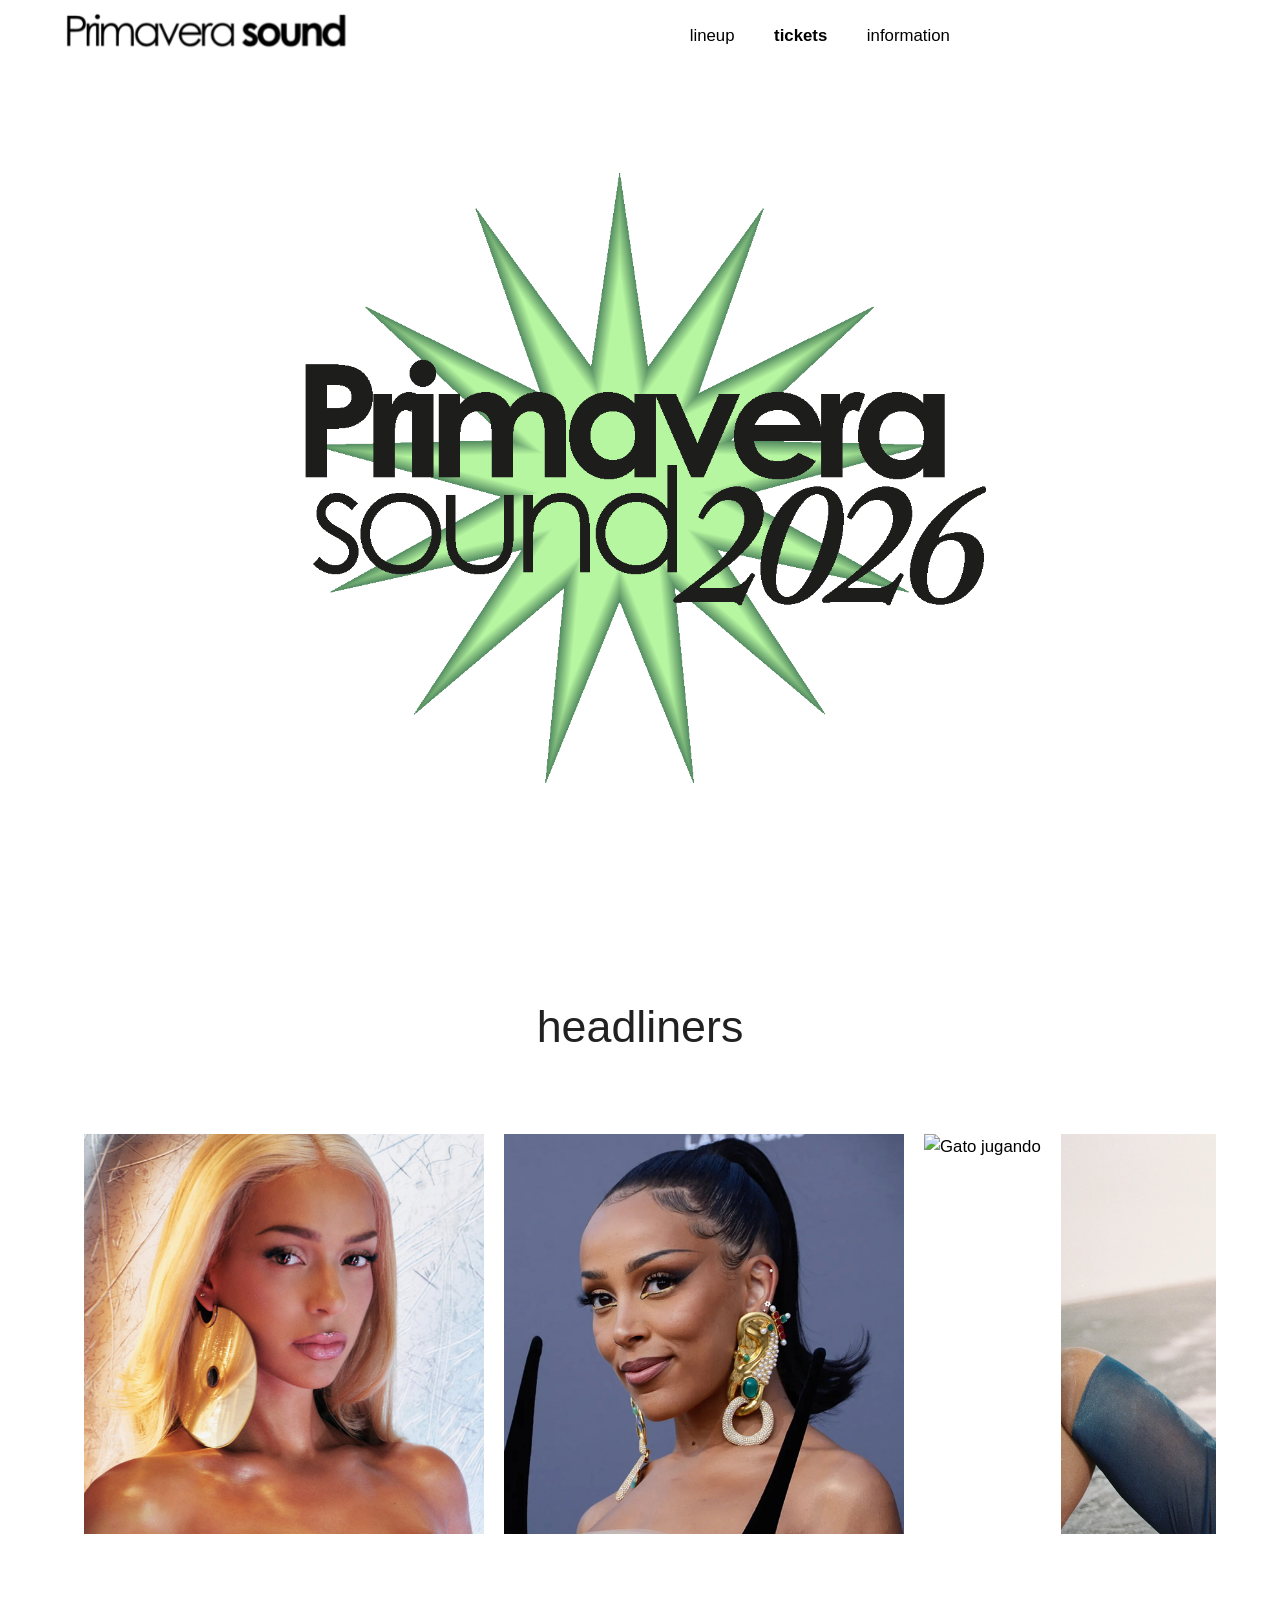
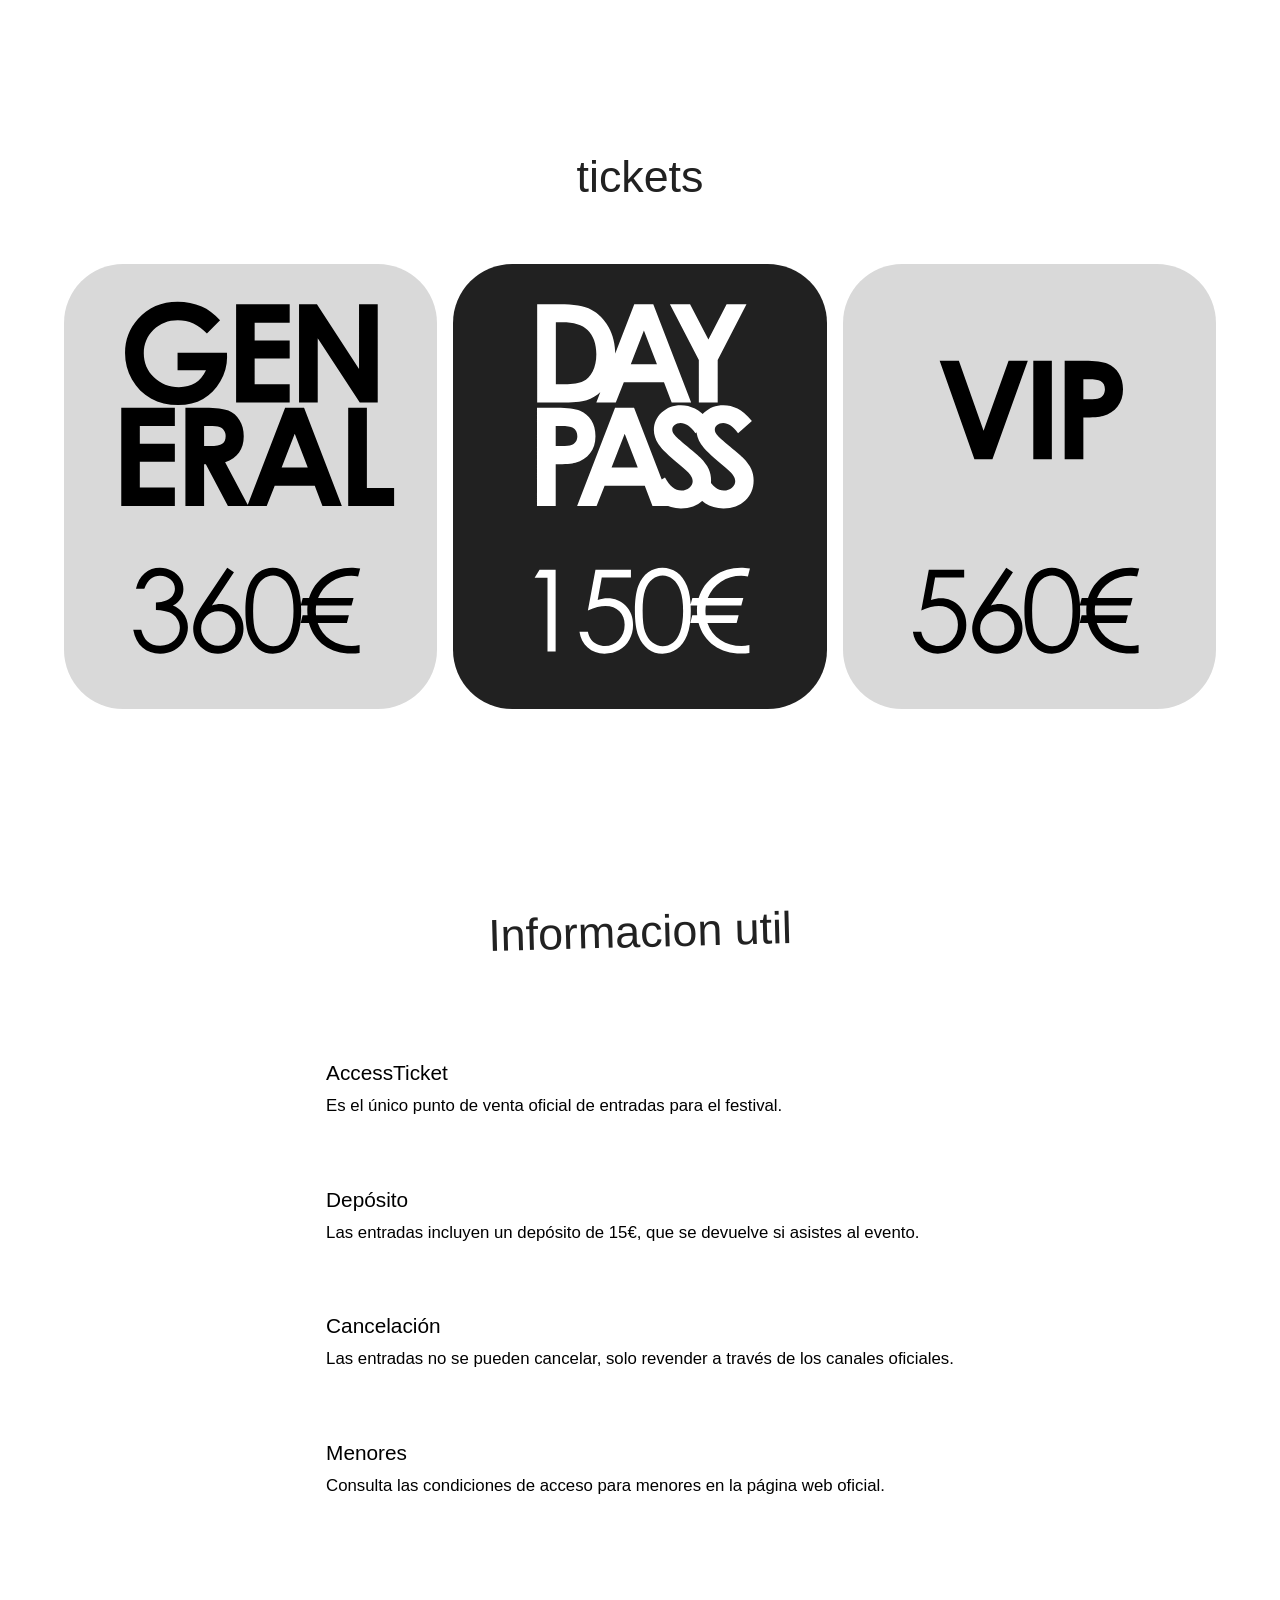
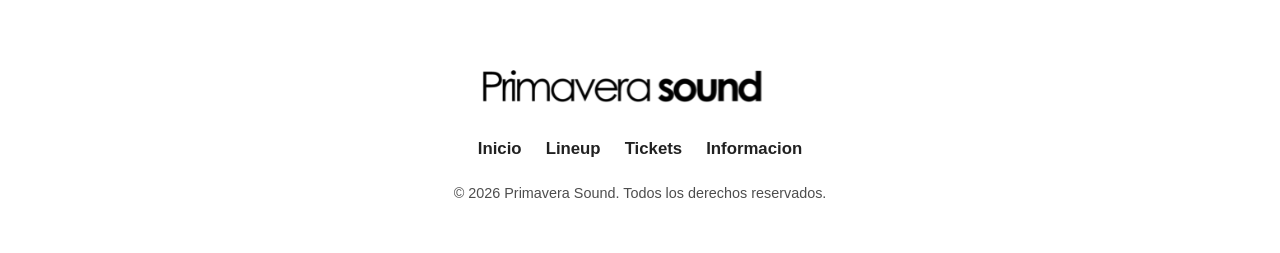
==== index.html @ 41859c98 "mas cosas" ====
<!DOCTYPE html>
<html lang="es" data-theme="light">
<head>
    <meta charset="UTF-8">
    <meta name="viewport" content="width=device-width, initial-scale=1.0">
    <title>Primavera Sound 2026</title>
    <meta name="description" content="Curiosidades e imágenes sobre gatos. Ejemplo de maquetación neo-brutalista con CSS puro, JS nativo y AOS.">

    <!-- Tipografías (Google Fonts) -->
    <link rel="preconnect" href="https://fonts.googleapis.com">
    <link rel="preconnect" href="https://fonts.gstatic.com" crossorigin>
    <link href="https://fonts.googleapis.com/css2?family=Baskervville:ital,wght@0,400..700;1,400..700&display=swap" rel="stylesheet">
     <!-- Tipografías (locales) -->
      <link href="fonts/century gothic/Century Gothic Bold Italic.otf">
      <link href="fonts/century gothic/Century Gothic Bold.otf">
    <link href="fonts/century gothic/Century Gothic Italic.otf">
    <link href="fonts/century gothic/Century Gothic Regular.otf">
    <!-- AOS desde CDN (jsDelivr), versión fijada -->
    <link rel="stylesheet" href="https://cdn.jsdelivr.net/npm/aos@2.3.4/dist/aos.css">

    <!-- Nuestros estilos -->
    <link rel="stylesheet" href="css/styles.css">

    <!-- ============ NAVEGACIÓN ============ -->
    <nav class="nav">
        <div class="nav__inner">
            <a href="#inicio" class="logo"><img src="media/1x/logo.svg" alt="logo ps"></a>

            <ul class="nav__links" id="menu">
                <li><a href="#inicio"></a></li>
                <li><a href="#galeria">lineup</a></li>
                <li><a href="#datos">tickets</a></li>
                <li><a href="#sobre">information</a></li>
            </ul>

            <div class="nav__actions">

                <button class="menu-toggle" type="button" aria-controls="menu" aria-expanded="false" aria-label="Abrir menú">
                    <span></span>
                    <span></span>
                    <span></span>
                </button>
            </div>
        </div>
    </nav>

    <!-- ============ HERO ============ -->
    <header class="hero" id="inicio">
        <div class="container hero__inner">
            <div class="hero__text">
                <div class="hero__buttons">

            <div class="hero__media">
                    <img src="media/1x/ps logo.svg" alt="logo ps">
                </div>
            </div>
        </div>
    </header>
    <main>
        <!-- ============ GALERÍA (grid) ============ -->
        <section class="section section--alt" id="galeria">
            <div class="container">
                <h2 class="section__title" data-aos="fade-up">headliners</h2>

                <div class="gallery">
                    <figure class="gallery__item" data-aos="zoom-in">
                        <div class="gallery__img"><img src="media/headliners/badgyal.png"></div>
                    </figure>
                    <figure class="gallery__item" data-aos="zoom-in" data-aos-delay="100">
                        <div class="gallery__img"><img src="media/headliners/dojacat.png" alt="Gato jugando" loading="lazy"></div>
                    </figure>
                    <figure class="gallery__item" data-aos="zoom-in" data-aos-delay="100">
                        <div class="gallery__img"><img src="media/headliners/jade.png" alt="Gato jugando" loading="lazy"></div>
                    </figure>
                    <figure class="gallery__item" data-aos="zoom-in" data-aos-delay="100">
                        <div class="gallery__img"><img src="media/headliners/addison rae.png" alt="Gato jugando" loading="lazy"></div>
                    </figure>                    
                    <figure class="gallery__item" data-aos="zoom-in" data-aos-delay="100">
                        <div class="gallery__img"><img src="media/headliners/gorillaz.png" alt="Gato jugando" loading="lazy"></div>
                    </figure> 
                    <figure class="gallery__item" data-aos="zoom-in" data-aos-delay="100">
                        <div class="gallery__img"><img src="media/headliners/the xx.png" alt="Gato jugando" loading="lazy"></div>
                    </figure>        
                </div>
            </div>
        </section>
        <!-- ============ DATOS (flexbox) ============ -->
        <section class="section" id="datos">
            <div class="container">
                <h2 class="section__title" data-aos="fade-up">tickets</h2>

                <div class="cards">
                    <div class="cards__item" data-aos="fade-up" data-aos-delay="0">
                        <article class="card card--yellow">
                            <div class="card__img">
                                <img src="media/1x/general.svg">
                            </div>
                            <div class="card__body">
                            </div>
                        </article>
                    </div>

                    <div class="cards__item" data-aos="fade-up" data-aos-delay="100">
                        <article class="card card--pink">
                            <div class="card__img">
                                <img src="media/1x/daypass.svg"
                            </div>
                            <div class="card__body">
                            </div>
                        </article>
                    </div>

                    <div class="cards__item" data-aos="fade-up" data-aos-delay="200">
                        <article class="card card--blue">
                            <div class="card__img">
                                <img src="media/1x/vip.svg" alt="Gato esponjoso" loading="lazy">
                            </div>
                            <div class="card__body">
                            </div>
                        </article>
                    </div>
                </div>
            </div>
        </section>

        <!-- ============ SOBRE ELLOS (flexbox) ============ -->
        <section class="section" id="sobre">
            <div class="container about">
                <div class="about__intro" data-aos="fade-right">
                    <h2 class="section__title section__title--left">Informacion util</h2>
                </div>

                <ul class="about__list">
                    <li class="about__item" data-aos="fade-left">
                        <h3>AccessTicket</h3>
                        <p>
                            Es el único punto de venta oficial de entradas para el festival.
                       </p>
                    </li>
                    <li class="about__item" data-aos="fade-left">
                        <h3>Depósito</h3>
                        <p>
                        Las entradas incluyen un depósito de 15€, que se devuelve si asistes al evento.
                        </p>
                    </li>
                    <li class="about__item" data-aos="fade-left" data-aos-delay="100">
                        <h3>Cancelación</h3>
                        <p>
                        Las entradas no se pueden cancelar, solo revender a través de los canales oficiales.
                        </p>
                    </li>
                    <li class="about__item" data-aos="fade-left" data-aos-delay="200">
                        <h3>Menores</h3>
                        <p>
                          Consulta las condiciones de acceso para menores en la página web oficial.
                        </p>
                    </li>
                </ul>
            </div>
        </section>
    </main>

    <!-- ============ FOOTER ============ -->
    <footer class="footer">
        <div class="container footer__inner">
            <a href="#inicio" class="logo logo--footer"><img src="media/1x/logo.svg" alt="logo ps"></a>
            <ul class="footer__links">
                <li><a href="#inicio">Inicio</a></li>
                <li><a href="#datos">Lineup</a></li>
                <li><a href="#galeria">Tickets</a></li>
                <li><a href="#sobre">Informacion</a></li>
            </ul>
            <p class="footer__copy">&copy; <span id="year">2026</span> Primavera Sound. Todos los derechos reservados.</p>
        </div>
    </footer>

    <!-- AOS desde CDN y nuestro JS -->
    <script src="https://cdn.jsdelivr.net/npm/aos@2.3.4/dist/aos.js"></script>
    <script src="js/main.js"></script>
</body>
</html>
---- css/styles.css ----
/* =========================================================
   COOL CATS · Estilo neo-brutalista
   CSS puro: variables, flexbox, grid, media queries y
   animaciones CSS3. Modo claro/oscuro con [data-theme].
   ========================================================= */

/* ---------- 1. VARIABLES ---------- */
:root {
    /* Colores de acento (iguales en los dos modos) */
    --pink: #CD6C97;
    --blue: #75D2DE;
    --green: #B6F6A0;
    --on-accent: #212121;          /* texto sobre colores de acento */

    --basquerville: "Baskervville", serif;
    --century-gothic: "Century Gothic", sans-serif;
    --nav-h: 72px;
    --radius: 6px;
    --speed: 0.2s;
}

/* ---------- 2. BASE ---------- */
*,
*::before,
*::after {
    margin: 0;
    padding: 0;
    box-sizing: border-box;
}

html {
    scroll-behavior: smooth;
    scroll-padding-top: calc(var(--nav-h) + 16px);   /* los anclas no quedan tapadas por el menú fijo */
}

body {
    font-family: var(--century-gothic);
    font-size: 1.05rem;
    line-height: 1.6;
    color: var(--ink);
    background-color: var(--bg);
    overflow-x: hidden;
    transition: background-color 0.3s ease, color 0.3s ease;
}

/* Clase que añade el JS con el menú móvil abierto: evita el scroll de fondo */
body.menu-open {
    overflow: hidden;
}

img {
    display: block;
    max-width: 100%;
}

a {
    color: inherit;
}

ul {
    list-style: none;
}

h1,
h2,
h3 {
    font-family: var(--font-display);
    font-weight: 400;
    line-height: 1.1;
}

:focus-visible {
    outline: 3px dashed var(--pink);
    outline-offset: 3px;
}

.container {
    width: 100%;
    max-width: 1200px;
    margin: 0 auto;
    padding: 0 1.5rem;
    gap: 0rem;
}

/* ---------- 3. BOTONES ---------- */
.btn {
    display: inline-block;
    padding: 0.8rem 1.4rem;
    font-family: var(--font-body);
    font-weight: 700;
    font-size: 1rem;
    text-transform: uppercase;
    letter-spacing: 0.04em;
    text-decoration: none;
    border: var(--border);
    border-radius: var(--radius);
    box-shadow: var(--shadow-sm);
    cursor: pointer;
    transition: transform var(--speed) ease, box-shadow var(--speed) ease, background-color var(--speed) ease;
}

.btn:hover {
    transform: translate(-2px, -2px);
    box-shadow: var(--shadow);
}


/* ---------- 4. NAVEGACIÓN ---------- */
.nav {
    position: fixed;
    top: 0;
    left: 0;
    width: 100%;
    height: var(--nav-h);
    background: var(--surface);
    border-bottom: var(--border);
    z-index: 1000;
    /* OJO: sin "transform" por defecto. Un transform en el <nav> haría que
       el menú (position: fixed, dentro del nav) se posicionara respecto al nav
       y no respecto a la pantalla. Solo se aplica al ocultarlo. */
    transition: transform 0.35s ease, background-color 0.3s ease, box-shadow var(--speed) ease;
}

/* Clase que añade JS al hacer scroll */
.nav.is-scrolled {
    box-shadow: 0 4px 0 var(--ink);
}

.nav__inner {
    display: flex;
    align-items: center;
    justify-content: space-between;
    gap: 1rem;
    height: 100%;
    max-width: 1200px;
    margin: 0 auto;
    padding: 0 1.5rem;
}

.logo {
    width: 20rem;
    display: flex;
    align-items: center;
    gap: 0.3rem;
}

.logo span {
    background: var(--pink);
    color: var(--on-accent);
    border: var(--border);
    border-radius: var(--radius);
    padding: 0 0.4rem;
    transform: rotate(-3deg);
    transition: transform var(--speed) ease;
}

.logo:hover span {
    transform: rotate(3deg);
}

.nav__links {
    display: flex;
    gap: 0.5rem;
}

.nav__links a {
    display: block;
    padding: 0.4rem 0.8rem;
    font-weight: 300;
    text-decoration: none;
    border: 3px solid transparent;
    border-radius: var(--radius);
    transition: background-color var(--speed) ease, border-color var(--speed) ease, transform var(--speed) ease;
}
.nav__links li:nth-child(3) a {
    display: block;
    padding: 0.4rem 0.8rem;
    font-weight: 700;
    text-decoration: none;
    border: 3px solid transparent;
    border-radius: var(--radius);
    transition: background-color var(--speed) ease, border-color var(--speed) ease, transform var(--speed) ease;
}



.nav__actions {
    display: flex;
    align-items: center;
    gap: 0.6rem;
}

/* Botón de modo claro/oscuro */
.theme-toggle {
    width: 44px;
    height: 44px;
    font-size: 1.3rem;
    line-height: 1;
    color: var(--on-accent);
    background: var(--yellow);
    border: var(--border);
    border-radius: 50%;
    box-shadow: 3px 3px 0 var(--ink);
    cursor: pointer;
    transition: transform 0.4s ease, box-shadow var(--speed) ease;
}

.theme-toggle:hover {
    transform: rotate(25deg);
}

.theme-toggle:active {
    box-shadow: 0 0 0 var(--ink);
}

/* Se muestra la luna en modo claro y el sol en modo oscuro */
.theme-toggle__icon--sun {
    display: none;
}

[data-theme="dark"] .theme-toggle__icon--moon {
    display: none;
}

[data-theme="dark"] .theme-toggle__icon--sun {
    display: inline;
}

/* Botón hamburguesa (oculto en escritorio) */
.menu-toggle {
    display: none;
    flex-direction: column;
    justify-content: center;
    gap: 5px;
    width: 44px;
    height: 44px;
    padding: 0 9px;
    background: var(--surface);
    border: var(--border);
    border-radius: var(--radius);
    box-shadow: 3px 3px 0 var(--ink);
    cursor: pointer;
}

.menu-toggle span {
    display: block;
    height: 3px;
    background: var(--ink);
    transition: transform 0.3s ease, opacity 0.2s ease;
}

/* Las tres barras se convierten en una X cuando el menú está abierto */
.menu-toggle[aria-expanded="true"] span:nth-child(1) {
    transform: translateY(8px) rotate(45deg);
}

.menu-toggle[aria-expanded="true"] span:nth-child(2) {
    opacity: 0;
}

.menu-toggle[aria-expanded="true"] span:nth-child(3) {
    transform: translateY(-8px) rotate(-45deg);
}

/* ---------- 5. HERO ---------- */
.hero {
    min-height: 100vh;
    padding: calc(var(--nav-h) + 3rem) 0 4rem;
    display: flex;
    align-items: center;
}

.hero__inner {
    display: flex;
    align-items: center;
    gap: 6rem;
}

.hero__text {
    flex: 1 1 50%;
}

.hero__media {
    display: flex;
    justify-content: center;
    flex: 0 1 100px;        
    margin: 0 auto;
    position: relative;
    animation: popIn 0.8s 0.4s ease both;
}

.tag {
    display: inline-block;
    padding: 0.25rem 0.8rem;
    margin-bottom: 1.2rem;
    font-weight: 700;
    font-size: 0.85rem;
    text-transform: uppercase;
    letter-spacing: 0.08em;
    background: var(--green);
    color: var(--on-accent);
    border: var(--border);
    border-radius: 999px;
    animation: slideUp 0.6s ease both;
}


.hero__frame img {
    display: flex;
    align-items: center;
    width: 100%;
    height: 100%;
    object-fit: cover;
}

/* Pegatina giratoria */
.sticker {
    position: absolute;
    top: -6px;
    right: -6px;
    width: 110px;
    height: 110px;
    display: flex;
    align-items: center;
    justify-content: center;
    text-align: center;
    font-family: var(--font-display);
    font-size: 0.95rem;
    line-height: 1.1;
    text-transform: uppercase;
    background: var(--yellow);
    color: var(--on-accent);
    border: var(--border);
    border-radius: 50%;
    box-shadow: var(--shadow-sm);
    animation: spin 14s linear infinite;
}

/* ---------- 6. CINTA (MARQUEE) ---------- */
/* Técnica de Ryan Mulligan: https://ryanmulligan.dev/blog/css-marquee/
   - Cada lista mide como mínimo el 100% del ancho (min-width: 100%),
     así nunca queda un hueco aunque la pantalla sea muy ancha.
   - Las dos listas se mueven su propio ancho + el gap; en ese punto
     la segunda está justo donde empezó la primera y el bucle no se nota. */
.marquee {
    --gap: 2rem;
    display: flex;
    gap: var(--gap);
    overflow: hidden;
    user-select: none;
    padding: 0.9rem 0;
    background: var(--ink);
    color: var(--bg);
    border-top: var(--border);
    border-bottom: var(--border);
}

.marquee__content {
    flex-shrink: 0;
    display: flex;
    justify-content: space-around;
    gap: var(--gap);
    min-width: 100%;
    animation: marquee 20s linear infinite;
}

.marquee__content li {
    font-family: var(--font-display);
    font-size: 1.4rem;
    text-transform: uppercase;
    white-space: nowrap;
}

/* Separador decorativo: es un <li> más, así queda centrado entre palabras */
.marquee__sep {
    color: var(--yellow);
}

/* En modo oscuro la cinta es clara: el separador pasa a rosa para que se vea */
[data-theme="dark"] .marquee__sep {
    color: var(--pink);
}

/* Pausa al pasar el ratón */
.marquee:hover .marquee__content {
    animation-play-state: paused;
}

/* ---------- 7. SECCIONES ---------- */

/* Evita scroll horizontal mientras AOS tiene elementos desplazados
   (por ejemplo fade-left empieza fuera de la pantalla) */
main {
    overflow-x: hidden;
    overflow-x: clip;
}

.section {
    padding: 6rem 0;
}

.section--alt {
    background: var(--surface-2);
    border-top: var(--border);
    border-bottom: var(--border);
}

.section__title {
    display: table;             /* se ajusta al texto y permite centrar con margin auto */
    margin: 0 auto 3.5rem;
    padding: 0.4rem 1.2rem;
    font-size: clamp(1.8rem, 4vw, 2.8rem);
    background: var(--yellow);
    color: var(--on-accent);
    border: var(--border);
    border-radius: var(--radius);
    box-shadow: var(--shadow);
    transform: rotate(-1.5deg);
}

.section__title--left {
    margin-left: 0;
    margin-bottom: 1.8rem;
}

/* ---------- 8. TARJETAS (FLEXBOX) ---------- */
.cards {
    display: flex;
    flex-wrap: wrap;
    gap: 1rem;
}

/* El wrapper lleva el data-aos; así la animación de AOS
   no pisa el transform del :hover de la tarjeta */
.cards__item {
    flex: 1 0 280px;
    display: flex;
    justify-content: center;
}


.card:hover {
    transform: translate(-4px, -4px) rotate(-1deg);
    box-shadow: var(--shadow-lg);
}

.card__img {
    border-bottom: var(--border);
    overflow: hidden;
}


/* ---------- 9. GALERÍA (GRID SENCILLO) ---------- */
.gallery {
  display: flex;
  gap: 20px;
  width: 100%;
  max-width: 1200px;    
  overflow-x: auto;      
  overflow-y: hidden;
  padding: 20px;
}

.gallery__item {
  flex: 0 0 auto;        
  margin: 0;
}

.gallery__img img {
  height: 400px;        
  width: auto;          
  display: block;
}
.gallery::-webkit-scrollbar {
  display: none; 
}
.gallery__item:hover .gallery__img img {
    transform: scale(1.1) rotate(2deg);
    filter: grayscale(0);
}
/* ---------- 10. SOBRE ELLOS (FLEXBOX) ---------- */
.about {
    display: flex;
    align-items: center;
    gap: 3rem;
    flex-direction: column;
}

.about__intro {
    flex: 1 1 40%;
}

.about__intro p {
    font-size: 1.15rem;
    color: var(--muted);
    margin-bottom: 2rem;
}

.about__list {
    flex: 1 1 60%;
    display: flex;
    flex-direction: column;
    gap: 1.5rem;
}

.about__item {
    padding: 1.4rem 1.6rem;
    background: var(--surface);
    border: var(--border);
    border-left-width: 12px;
    border-radius: var(--radius);
    box-shadow: var(--shadow);
}

.about__item:nth-child(1) { border-left-color: var(--green); }
.about__item:nth-child(2) { border-left-color: var(--blue); }
.about__item:nth-child(3) { border-left-color: var(--pink); }

.about__item h3 {
    font-size: 1.3rem;
    margin-bottom: 0.5rem;
}

.about__item p {
    color: var(--muted);
}

/* ---------- 11. FOOTER ---------- */
.footer {
    padding: 3rem 0;
    background: var(--yellow);
    color: var(--on-accent);
    border-top: var(--border);
}

.footer__inner {
    display: flex;
    flex-direction: column;
    align-items: center;
    gap: 1.2rem;
    text-align: center;
}

.logo--footer {
    color: var(--on-accent);
}

.logo--footer span {
    border-color: var(--on-accent);
}

.footer__links {
    display: flex;
    flex-wrap: wrap;
    justify-content: center;
    gap: 0.5rem 1.5rem;
}

.footer__links a {
    font-weight: 700;
    text-decoration: none;
    border-bottom: 3px solid transparent;
    transition: border-color var(--speed) ease;
}

.footer__links a:hover {
    border-color: var(--on-accent);
}

.footer__copy {
    font-size: 0.9rem;
    opacity: 0.8;
}

/* ---------- 12. ANIMACIONES CSS3 ---------- */
@keyframes slideUp {
    from {
        opacity: 0;
        transform: translateY(40px);
    }
    to {
        opacity: 1;
        transform: translateY(0);
    }
}

@keyframes popIn {
    0% {
        opacity: 0;
        transform: scale(0.85) rotate(-4deg);
    }
    70% {
        opacity: 1;
        transform: scale(1.03) rotate(1deg);
    }
    100% {
        opacity: 1;
        transform: scale(1) rotate(0);
    }
}

@keyframes spin {
    from { transform: rotate(0deg); }
    to { transform: rotate(360deg); }
}

@keyframes marquee {
    from { transform: translateX(0); }
    to { transform: translateX(calc(-100% - var(--gap))); }   /* su ancho + el hueco entre las dos listas */
}

/* ---------- 13. RESPONSIVE (MEDIA QUERIES) ---------- */

/* Tablet */
@media (max-width: 900px) {
    .hero__inner {
        flex-direction: column;
        text-align: center;
    }

    .hero__subtitle {
        margin-left: auto;
        margin-right: auto;
    }

    .hero__buttons {
        justify-content: center;
    }

    .hero__media {
        width: 100%;
        max-width: 380px;
    }

    .gallery {
        grid-template-columns: repeat(2, 1fr);
    }
}

/* Móvil: aparece el menú hamburguesa */
@media (max-width: 768px) {
    .menu-toggle {
        display: flex;
    }

    /* Nav que se esconde al bajar (clase que pone el JS).
       Se sube su altura + 8px para que tampoco se vea la sombra. */
    .nav--hidden {
        transform: translateY(calc(-100% - 8px));
    }

    /* Capas en móvil (de abajo a arriba):
       1. el menú a pantalla completa
       2. una "barra" opaca (::before) para que el menú salga por debajo del nav
       3. el logo y los botones */
    .nav::before {
        content: "";
        position: absolute;
        top: 0;
        left: 0;
        right: 0;
        bottom: -3px;                 /* cubre también el borde inferior del nav */
        z-index: 2;
        background: var(--surface);
        border-bottom: var(--border);
        transition: background-color 0.3s ease;
    }

    .logo,
    .nav__actions {
        position: relative;
        z-index: 3;
    }

    /* Menú a pantalla completa: por defecto está fuera, por encima de la pantalla */
    .nav__links {
        position: fixed;
        top: 0;
        left: 0;
        z-index: 1;
        width: 100%;
        height: 100vh;
        height: 100dvh;               /* alto real en móviles con barra del navegador */
        flex-direction: column;
        justify-content: center;
        align-items: center;
        gap: 0.8rem;
        padding: calc(var(--nav-h) + 1rem) 1.5rem 2rem;
        background-color: var(--surface);
        background-image: radial-gradient(var(--dot) 1.5px, transparent 1.5px);
        background-size: 22px 22px;
        border-bottom: 6px solid var(--ink);   /* borde grueso visible mientras se desliza */
        transform: translateY(-100%);
        visibility: hidden;           /* cerrado: los enlaces no reciben foco */
        /* Al cerrar: primero se desliza y, al terminar (0.45s), se oculta */
        transition: transform 0.45s cubic-bezier(0.7, 0, 0.3, 1), visibility 0s linear 0.45s;
    }

    /* Abierto: baja hasta su sitio. La visibilidad cambia sin retardo */
    .nav__links.is-open {
        transform: translateY(0);
        visibility: visible;
        transition: transform 0.45s cubic-bezier(0.7, 0, 0.3, 1), visibility 0s linear 0s;
    }

    /* Los enlaces aparecen uno detrás de otro */
    .nav__links li {
        opacity: 0;
        transform: translateY(-16px);
        transition: opacity 0.3s ease, transform 0.3s ease;
    }

    .nav__links.is-open li {
        opacity: 1;
        transform: translateY(0);
    }

    .nav__links.is-open li:nth-child(1) { transition-delay: 0.15s; }
    .nav__links.is-open li:nth-child(2) { transition-delay: 0.2s; }
    .nav__links.is-open li:nth-child(3) { transition-delay: 0.25s; }
    .nav__links.is-open li:nth-child(4) { transition-delay: 0.3s; }

    .nav__links a {
        padding: 0.4rem 1.2rem;
        font-family: var(--font-display);
        font-size: 2rem;
        text-transform: uppercase;
    }

    .section {
        padding: 4.5rem 0;
    }

    .about {
        flex-direction: column;
    }

    .sticker {
        width: 88px;
        height: 88px;
        font-size: 0.8rem;
        top: -4px;
        right: -4px;
    }
}

/* Móvil pequeño */
@media (max-width: 560px) {
    .gallery {
        grid-template-columns: 1fr;
    }

    .hero__buttons .btn {
        width: 100%;
        text-align: center;
    }
}
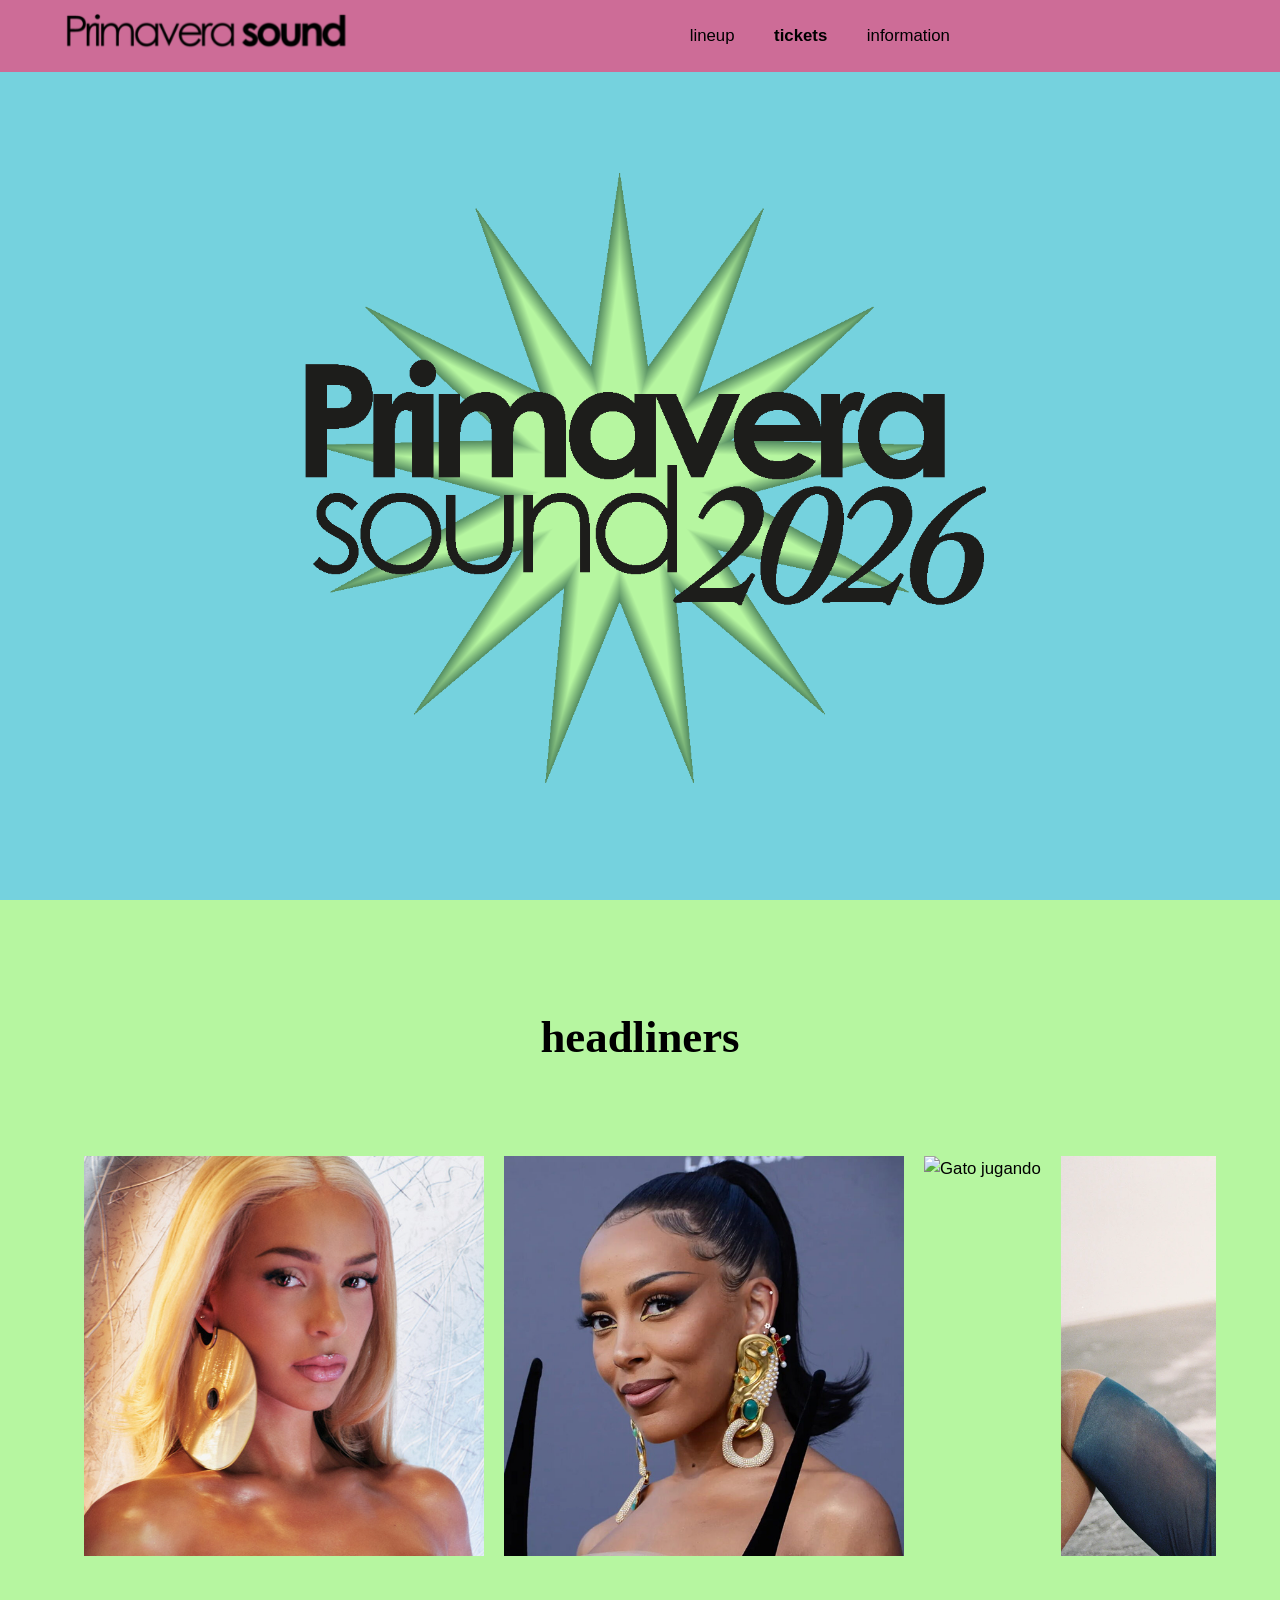
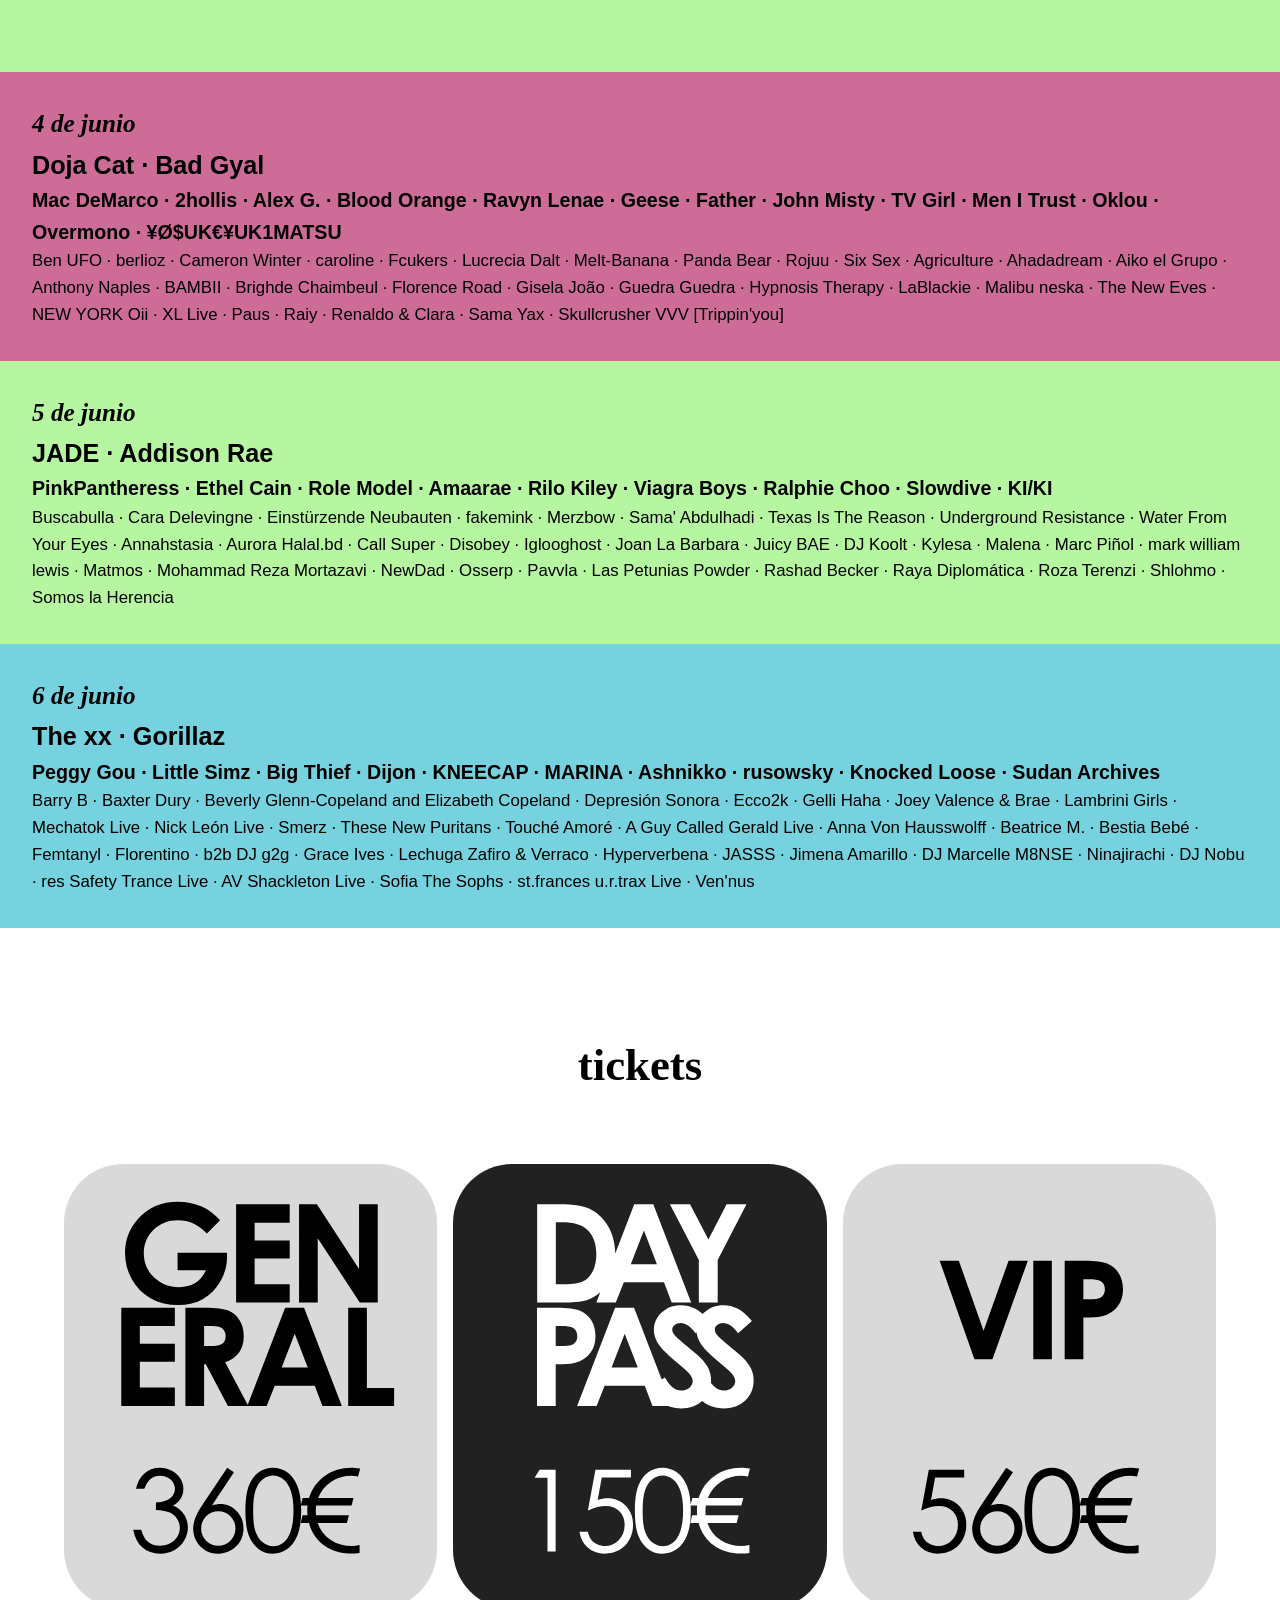
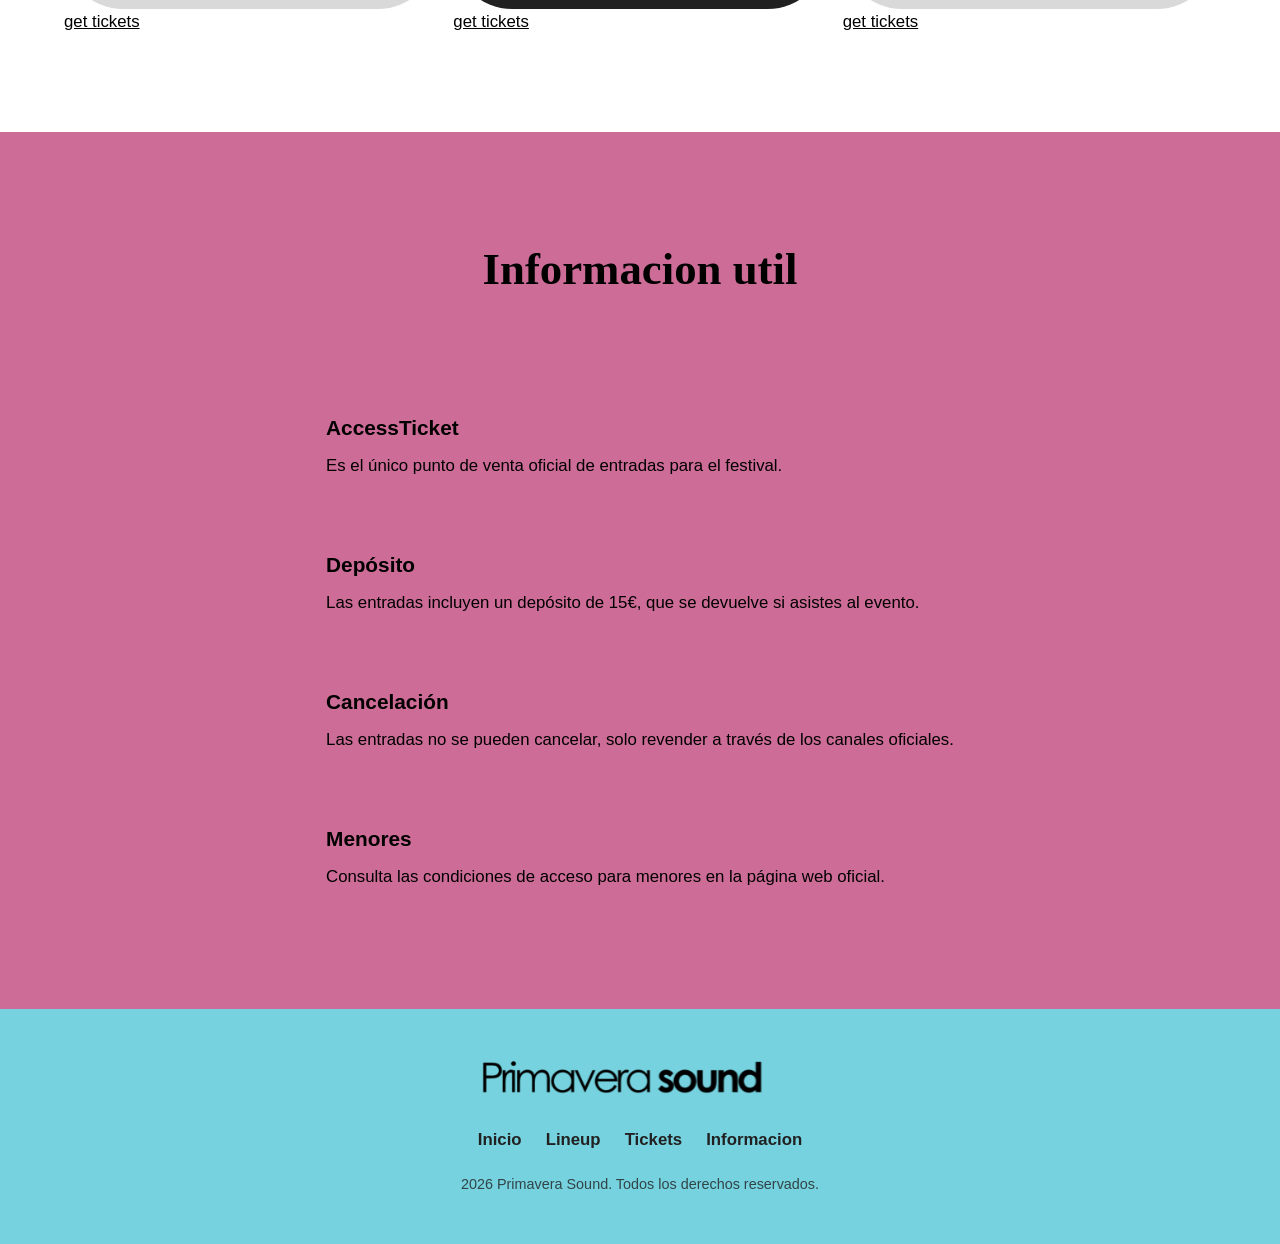
==== commit f1b2bb4b: "colores fechas y nav" ====
--- a/index.html
+++ b/index.html
@@ -28,8 +28,8 @@
 
             <ul class="nav__links" id="menu">
                 <li><a href="#inicio"></a></li>
-                <li><a href="#galeria">lineup</a></li>
-                <li><a href="#datos">tickets</a></li>
+                <li><a href="#lineup">lineup</a></li>
+                <li><a href="#entradas">tickets</a></li>
                 <li><a href="#sobre">information</a></li>
             </ul>
 
@@ -57,8 +57,8 @@
         </div>
     </header>
     <main>
-        <!-- ============ GALERÍA (grid) ============ -->
-        <section class="section section--alt" id="galeria">
+        <!-- ============ lineup ============ -->
+        <section class="section section--alt" id="lineup">
             <div class="container">
                 <h2 class="section__title" data-aos="fade-up">headliners</h2>
 
@@ -84,8 +84,34 @@
                 </div>
             </div>
         </section>
-        <!-- ============ DATOS (flexbox) ============ -->
-        <section class="section" id="datos">
+
+        <!-- ============= cartel ==============-->
+         <section class="fechas">
+            <div class="dia1">
+                <h1>4 de junio</h1>
+                <h2>Doja Cat · Bad Gyal</h2>
+                <h3>Mac DeMarco · 2hollis · Alex G. · Blood Orange · Ravyn Lenae · Geese · Father · John Misty · TV Girl · Men I Trust · Oklou · Overmono · ¥Ø$UK€¥UK1MATSU</h3>
+                <p>Ben UFO · berlioz · Cameron Winter · caroline · Fcukers · Lucrecia Dalt · Melt-Banana · Panda Bear · Rojuu · Six Sex · Agriculture · Ahadadream · Aiko el Grupo · Anthony Naples · BAMBII · Brighde Chaimbeul · Florence Road · Gisela João · Guedra Guedra · Hypnosis Therapy · LaBlackie · Malibu neska · The New Eves · NEW YORK Oii · XL Live · Paus · Raiy · Renaldo & Clara · Sama Yax · Skullcrusher VVV [Trippin'you]</p>
+            </div>
+
+            <div class="dia2">
+            <div class=""></div>
+            <h1>5 de junio</h1>
+            <h2>JADE · Addison Rae</h2>
+            <h3>PinkPantheress · Ethel Cain · Role Model · Amaarae · Rilo Kiley · Viagra Boys · Ralphie Choo · Slowdive · KI/KI</h3>
+            <p>Buscabulla · Cara Delevingne · Einstürzende Neubauten · fakemink · Merzbow · Sama' Abdulhadi · Texas Is The Reason · Underground Resistance · Water From Your Eyes · Annahstasia · Aurora Halal.bd · Call Super · Disobey · Iglooghost · Joan La Barbara · Juicy BAE · DJ Koolt · Kylesa · Malena · Marc Piñol · mark william lewis · Matmos · Mohammad Reza Mortazavi · NewDad · Osserp · Pavvla · Las Petunias Powder · Rashad Becker · Raya Diplomática · Roza Terenzi · Shlohmo · Somos la Herencia</p>
+            </div>
+
+            <div class="dia3">
+            <h1>6 de junio</h1>
+            <h2>The xx · Gorillaz</h2>
+            <h3>Peggy Gou · Little Simz · Big Thief · Dijon · KNEECAP · MARINA · Ashnikko · rusowsky · Knocked Loose · Sudan Archives</h3>
+            <p>Barry B · Baxter Dury · Beverly Glenn-Copeland and Elizabeth Copeland · Depresión Sonora · Ecco2k · Gelli Haha · Joey Valence & Brae · Lambrini Girls · Mechatok Live · Nick León Live · Smerz · These New Puritans · Touché Amoré · A Guy Called Gerald Live · Anna Von Hausswolff · Beatrice M. · Bestia Bebé · Femtanyl · Florentino · b2b DJ g2g · Grace Ives · Lechuga Zafiro & Verraco · Hyperverbena · JASSS · Jimena Amarillo · DJ Marcelle M8NSE · Ninajirachi · DJ Nobu · res Safety Trance Live · AV Shackleton Live · Sofia The Sophs · st.frances u.r.trax Live · Ven'nus</p>
+            </div>
+         </section>
+
+        <!-- ============ entradas ============ -->
+        <section class="section" id="entradas">
             <div class="container">
                 <h2 class="section__title" data-aos="fade-up">tickets</h2>
 
@@ -96,6 +122,7 @@
                                 <img src="media/1x/general.svg">
                             </div>
                             <div class="card__body">
+                                <a href="entradas.html" class="btn-tickets"> get tickets</a>
                             </div>
                         </article>
                     </div>
@@ -103,9 +130,10 @@
                     <div class="cards__item" data-aos="fade-up" data-aos-delay="100">
                         <article class="card card--pink">
                             <div class="card__img">
-                                <img src="media/1x/daypass.svg"
+                                <img src="media/1x/daypass.svg">
                             </div>
                             <div class="card__body">
+                                <a href="entradas.html" class="btn-tickets"> get tickets</a>
                             </div>
                         </article>
                     </div>
@@ -116,6 +144,7 @@
                                 <img src="media/1x/vip.svg" alt="Gato esponjoso" loading="lazy">
                             </div>
                             <div class="card__body">
+                                <a href="entradas.html" class="btn-tickets"> get tickets</a>
                             </div>
                         </article>
                     </div>
@@ -170,7 +199,7 @@
                 <li><a href="#galeria">Tickets</a></li>
                 <li><a href="#sobre">Informacion</a></li>
             </ul>
-            <p class="footer__copy">&copy; <span id="year">2026</span> Primavera Sound. Todos los derechos reservados.</p>
+            <p class="footer__copy"> <span id="year">2026</span> Primavera Sound. Todos los derechos reservados.</p>
         </div>
     </footer>
 
--- a/css/styles.css
+++ b/css/styles.css
@@ -59,14 +59,6 @@
 
 ul {
     list-style: none;
-}
-
-h1,
-h2,
-h3 {
-    font-family: var(--font-display);
-    font-weight: 400;
-    line-height: 1.1;
 }
 
 :focus-visible {
@@ -115,10 +107,7 @@
     background: var(--surface);
     border-bottom: var(--border);
     z-index: 1000;
-    /* OJO: sin "transform" por defecto. Un transform en el <nav> haría que
-       el menú (position: fixed, dentro del nav) se posicionara respecto al nav
-       y no respecto a la pantalla. Solo se aplica al ocultarlo. */
-    transition: transform 0.35s ease, background-color 0.3s ease, box-shadow var(--speed) ease;
+    background-color: var(--pink)
 }
 
 /* Clase que añade JS al hacer scroll */
@@ -188,42 +177,6 @@
     display: flex;
     align-items: center;
     gap: 0.6rem;
-}
-
-/* Botón de modo claro/oscuro */
-.theme-toggle {
-    width: 44px;
-    height: 44px;
-    font-size: 1.3rem;
-    line-height: 1;
-    color: var(--on-accent);
-    background: var(--yellow);
-    border: var(--border);
-    border-radius: 50%;
-    box-shadow: 3px 3px 0 var(--ink);
-    cursor: pointer;
-    transition: transform 0.4s ease, box-shadow var(--speed) ease;
-}
-
-.theme-toggle:hover {
-    transform: rotate(25deg);
-}
-
-.theme-toggle:active {
-    box-shadow: 0 0 0 var(--ink);
-}
-
-/* Se muestra la luna en modo claro y el sol en modo oscuro */
-.theme-toggle__icon--sun {
-    display: none;
-}
-
-[data-theme="dark"] .theme-toggle__icon--moon {
-    display: none;
-}
-
-[data-theme="dark"] .theme-toggle__icon--sun {
-    display: inline;
 }
 
 /* Botón hamburguesa (oculto en escritorio) */
@@ -240,12 +193,13 @@
     border-radius: var(--radius);
     box-shadow: 3px 3px 0 var(--ink);
     cursor: pointer;
+    
 }
 
 .menu-toggle span {
     display: block;
     height: 3px;
-    background: var(--ink);
+    background: var(--on-accent);
     transition: transform 0.3s ease, opacity 0.2s ease;
 }
 
@@ -268,6 +222,7 @@
     padding: calc(var(--nav-h) + 3rem) 0 4rem;
     display: flex;
     align-items: center;
+    background-color: var(--blue);
 }
 
 .hero__inner {
@@ -410,12 +365,9 @@
     margin: 0 auto 3.5rem;
     padding: 0.4rem 1.2rem;
     font-size: clamp(1.8rem, 4vw, 2.8rem);
-    background: var(--yellow);
-    color: var(--on-accent);
-    border: var(--border);
-    border-radius: var(--radius);
-    box-shadow: var(--shadow);
-    transform: rotate(-1.5deg);
+    font-family: var(--basquerville) ;
+    font-weight: bold;
+    
 }
 
 .section__title--left {
@@ -449,8 +401,33 @@
     overflow: hidden;
 }
 
-
-/* ---------- 9. GALERÍA (GRID SENCILLO) ---------- */
+/* ----------Cartel---------- */
+.fechas{}
+
+.dia1{
+    background-color: var(--pink);
+    padding: 2rem;
+}
+.dia2{
+    background-color: var(--green);
+    padding: 2rem;
+}
+.dia3{
+    background-color: var(--blue);
+    padding: 2rem;
+}
+h1{
+    font-family: var(--basquerville);
+    font-weight: bold;
+    font-style: italic;
+}
+h2{
+    font-family: var(--century-gothic);
+    font-weight: bolder;
+}
+
+
+/* ----------Lineup(SCROLL HORIZONTAL) ---------- */
 .gallery {
   display: flex;
   gap: 20px;
@@ -461,6 +438,10 @@
   padding: 20px;
 }
 
+#lineup {
+    background-color: var(--green);
+}
+
 .gallery__item {
   flex: 0 0 auto;        
   margin: 0;
@@ -484,6 +465,10 @@
     align-items: center;
     gap: 3rem;
     flex-direction: column;
+}
+
+#sobre{
+     background-color: var(--pink);
 }
 
 .about__intro {
@@ -531,6 +516,7 @@
     background: var(--yellow);
     color: var(--on-accent);
     border-top: var(--border);
+    background-color: var(--blue);
 }
 
 .footer__inner {
@@ -635,12 +621,14 @@
     .gallery {
         grid-template-columns: repeat(2, 1fr);
     }
+    
 }
 
 /* Móvil: aparece el menú hamburguesa */
 @media (max-width: 768px) {
     .menu-toggle {
         display: flex;
+
     }
 
     /* Nav que se esconde al bajar (clase que pone el JS).
@@ -661,7 +649,7 @@
         right: 0;
         bottom: -3px;                 /* cubre también el borde inferior del nav */
         z-index: 2;
-        background: var(--surface);
+        background: var(--pink);
         border-bottom: var(--border);
         transition: background-color 0.3s ease;
     }
@@ -686,7 +674,7 @@
         align-items: center;
         gap: 0.8rem;
         padding: calc(var(--nav-h) + 1rem) 1.5rem 2rem;
-        background-color: var(--surface);
+        background-color: var(--pink);
         background-image: radial-gradient(var(--dot) 1.5px, transparent 1.5px);
         background-size: 22px 22px;
         border-bottom: 6px solid var(--ink);   /* borde grueso visible mientras se desliza */
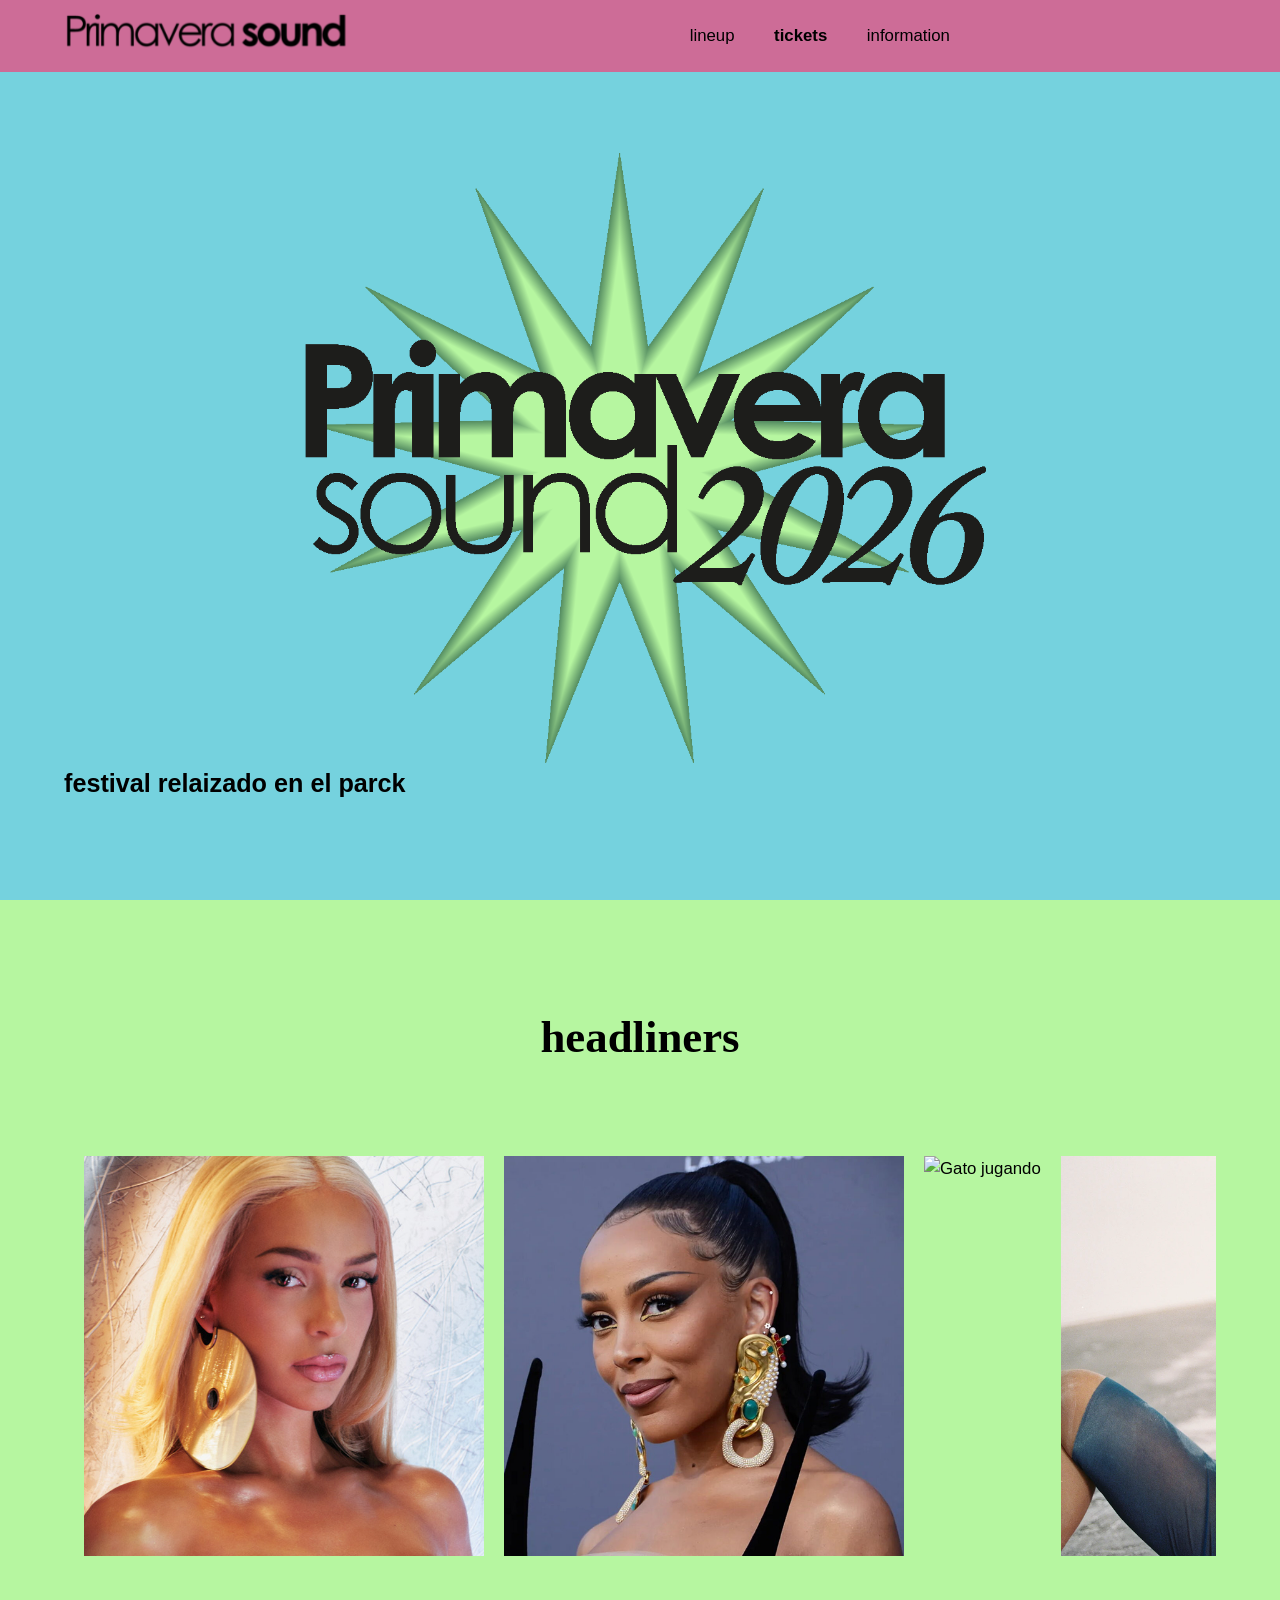
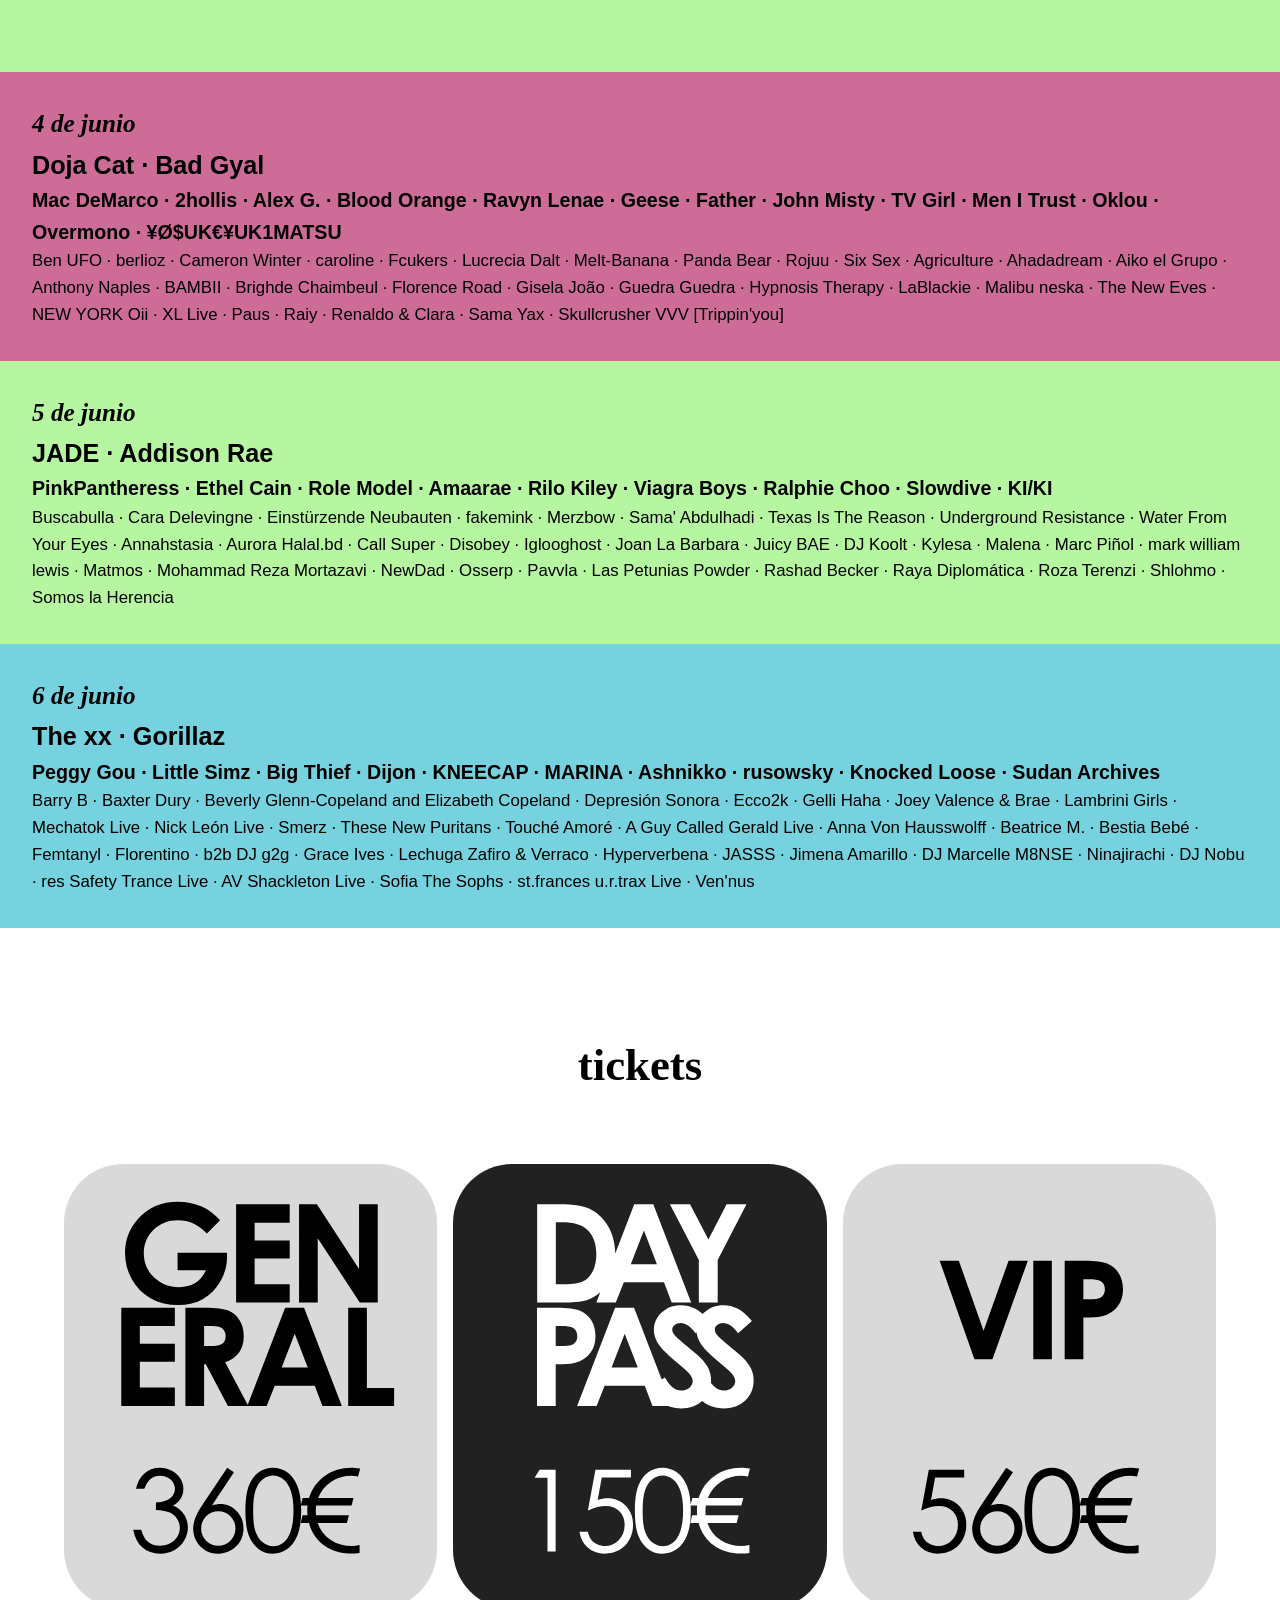
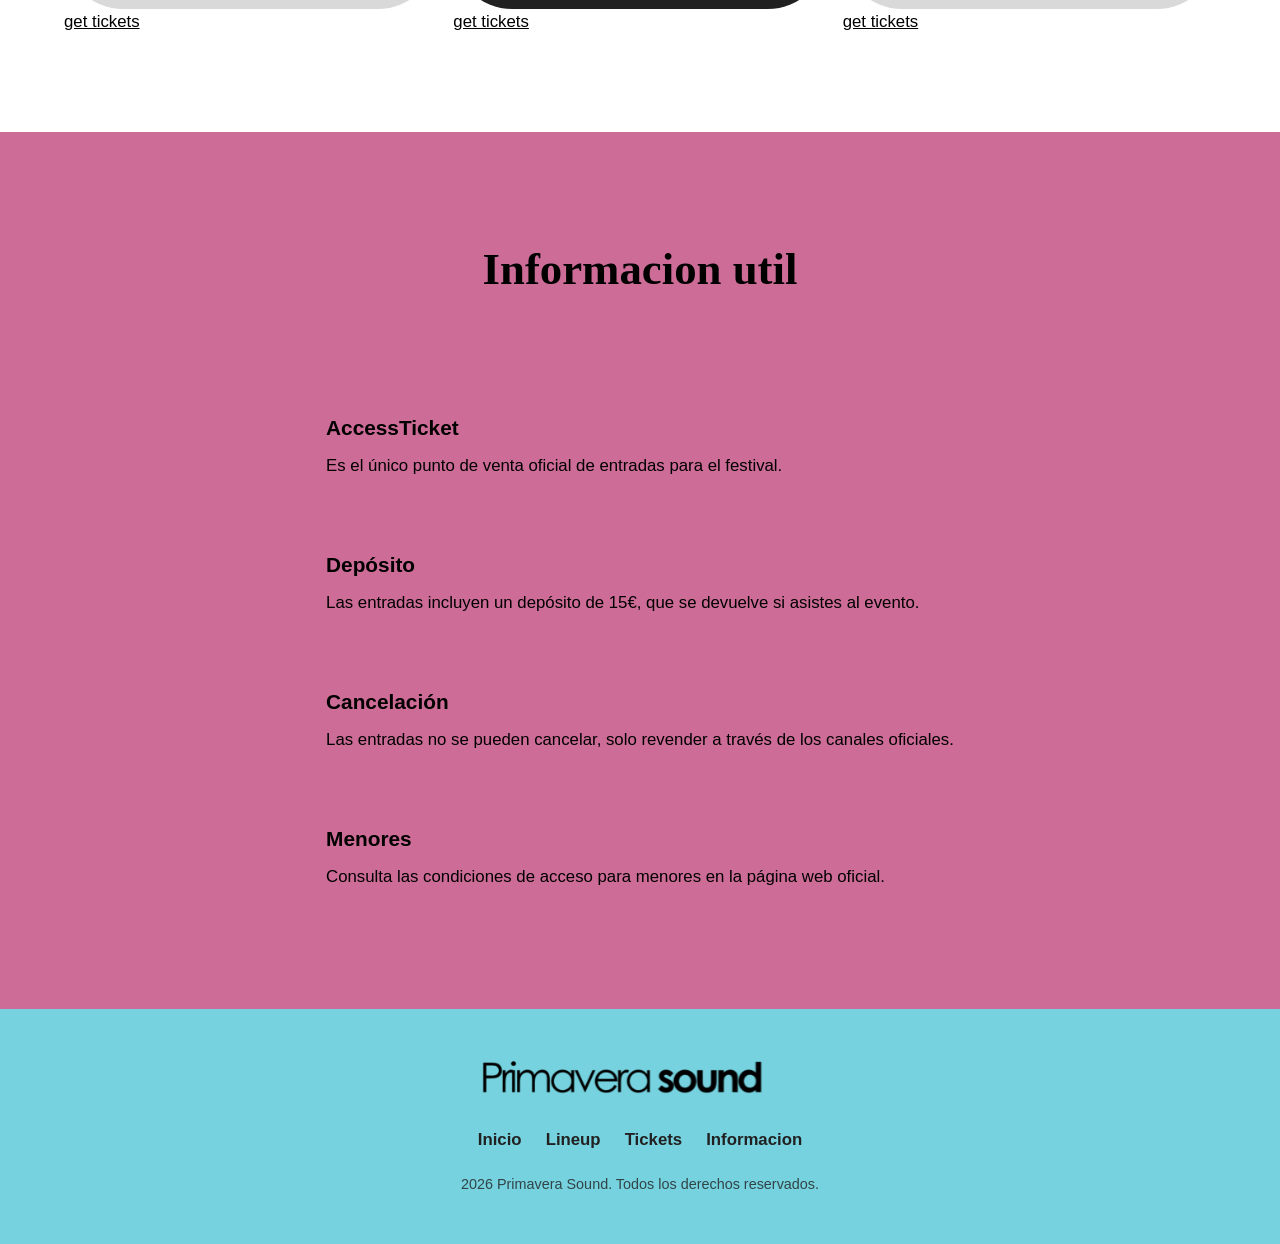
==== commit 19a08cbb: "TITULO???" ====
--- a/index.html
+++ b/index.html
@@ -4,7 +4,6 @@
     <meta charset="UTF-8">
     <meta name="viewport" content="width=device-width, initial-scale=1.0">
     <title>Primavera Sound 2026</title>
-    <meta name="description" content="Curiosidades e imágenes sobre gatos. Ejemplo de maquetación neo-brutalista con CSS puro, JS nativo y AOS.">
 
     <!-- Tipografías (Google Fonts) -->
     <link rel="preconnect" href="https://fonts.googleapis.com">
@@ -53,6 +52,7 @@
             <div class="hero__media">
                     <img src="media/1x/ps logo.svg" alt="logo ps">
                 </div>
+                <h2>festival relaizado en el parck</h2>
             </div>
         </div>
     </header>
--- a/css/styles.css
+++ b/css/styles.css
@@ -557,8 +557,78 @@
     font-size: 0.9rem;
     opacity: 0.8;
 }
-
-/* ---------- 12. ANIMACIONES CSS3 ---------- */
+/* ----------COMPRAS---------- */
+.formulario{
+    background-color: var(--green);
+}
+
+#ticket,
+#modal {
+    padding: 2rem;
+    min-height: 100vh;
+    display: flex;
+    flex-direction: column;
+    align-items: center;
+    justify-content: center;
+}
+
+section > h1 {
+    margin: 1rem 0;
+}
+
+section > form {
+    width: 80%;
+    max-width: 500px;
+}
+
+section > form > label {
+    display: none;
+}
+
+section > form > input,
+section > form > select,
+section > form > p {
+    width: 100%;
+    margin: 0.5rem 0;
+    padding: 0.5rem;
+    font-family:var(--serifa) ;
+}
+
+section > form > input[type=submit],
+#modal > div > button {
+    width: 10rem;
+    margin: 0.5rem 0;
+    padding: 0.5rem;
+    background-color: var(--pink);
+    border-radius: 10px;
+    border: var(--bg-color) 2px solid;
+    transition: 0.5s;
+    cursor: pointer;
+}
+
+section > form > input[type=submit]:hover,
+#modal > div > button:hover {
+    background-color: var(--pink);
+}
+
+#modal {
+    position: fixed;
+    inset: 0;
+    background-color: #CD6C9790;
+    display: none;
+}
+
+#modal > div {
+    background-color: var(--blue);
+    padding: 2rem;
+}
+
+#modal > div > h2,
+#modal > div > ul > li,
+#modal > div > button {
+    margin: 0.5rem 0;
+}
+/* ---------- ANIMACIONES CSS3 ---------- */
 @keyframes slideUp {
     from {
         opacity: 0;
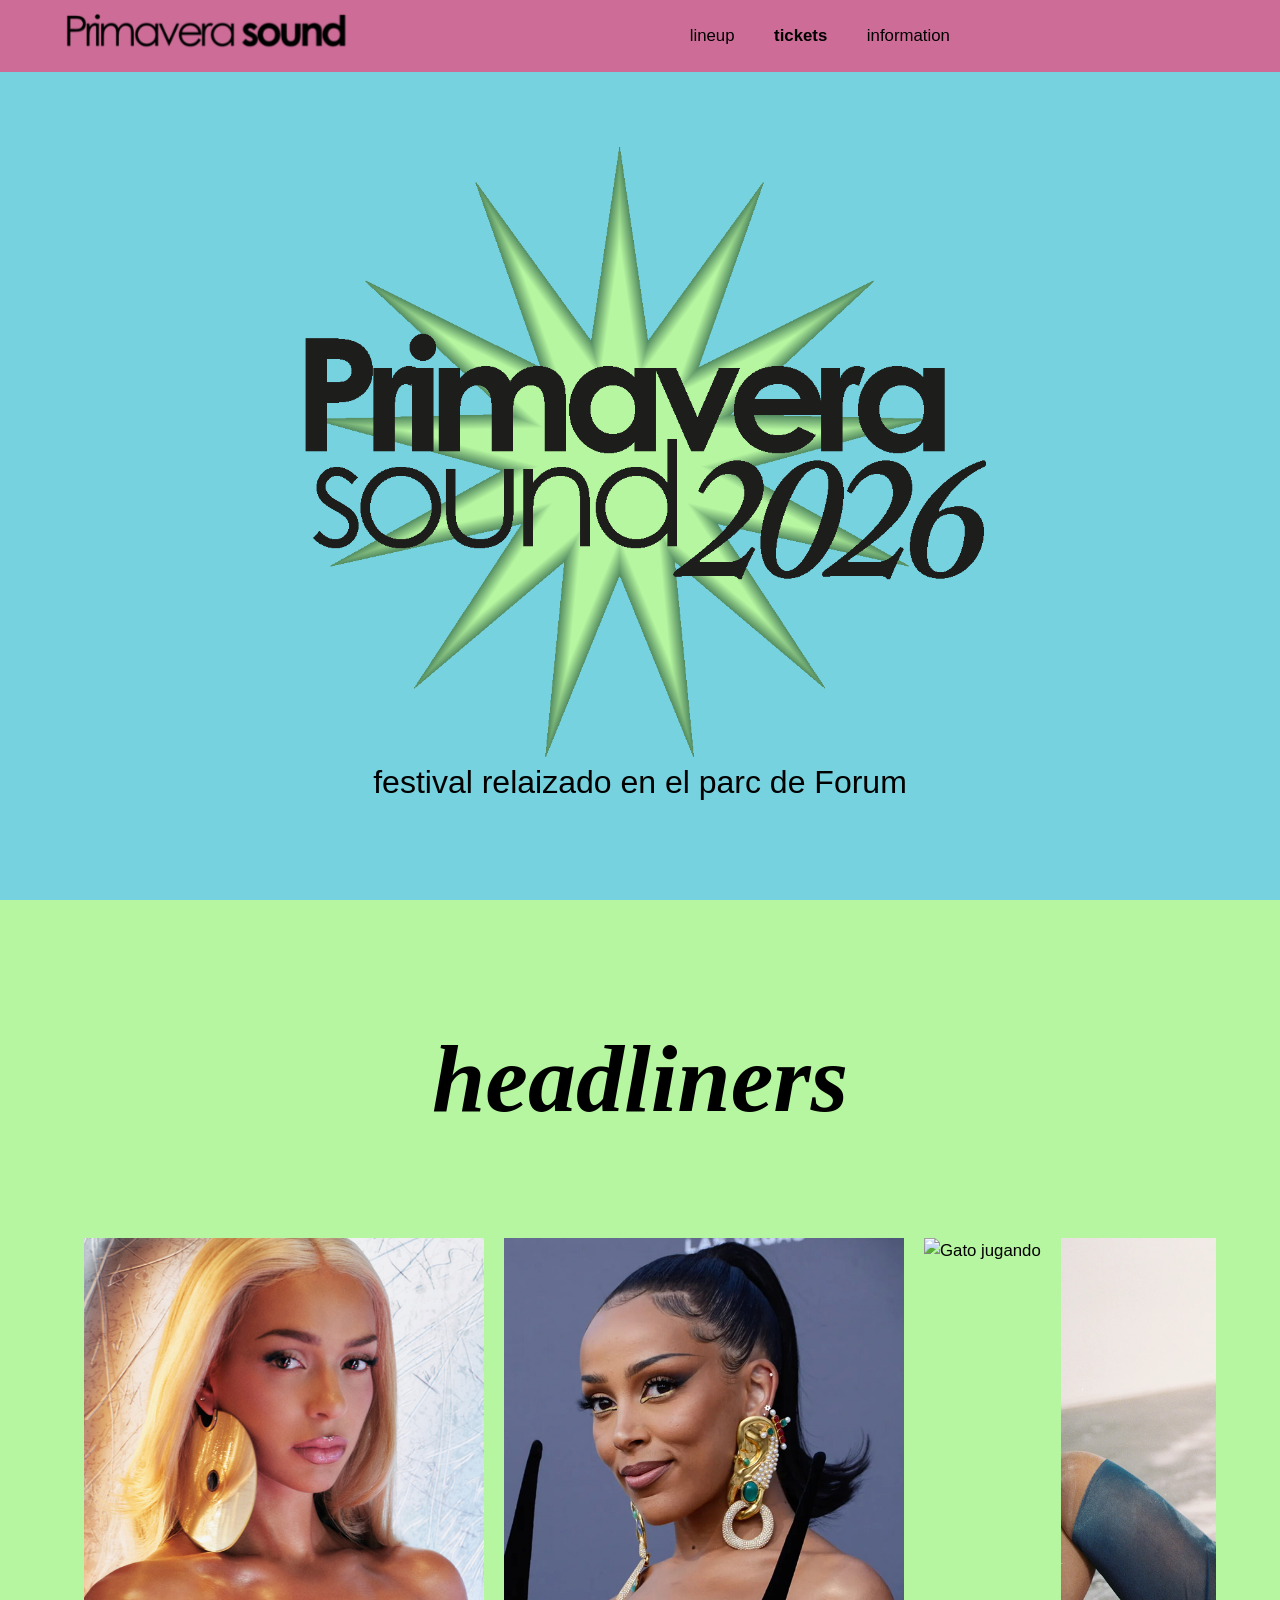
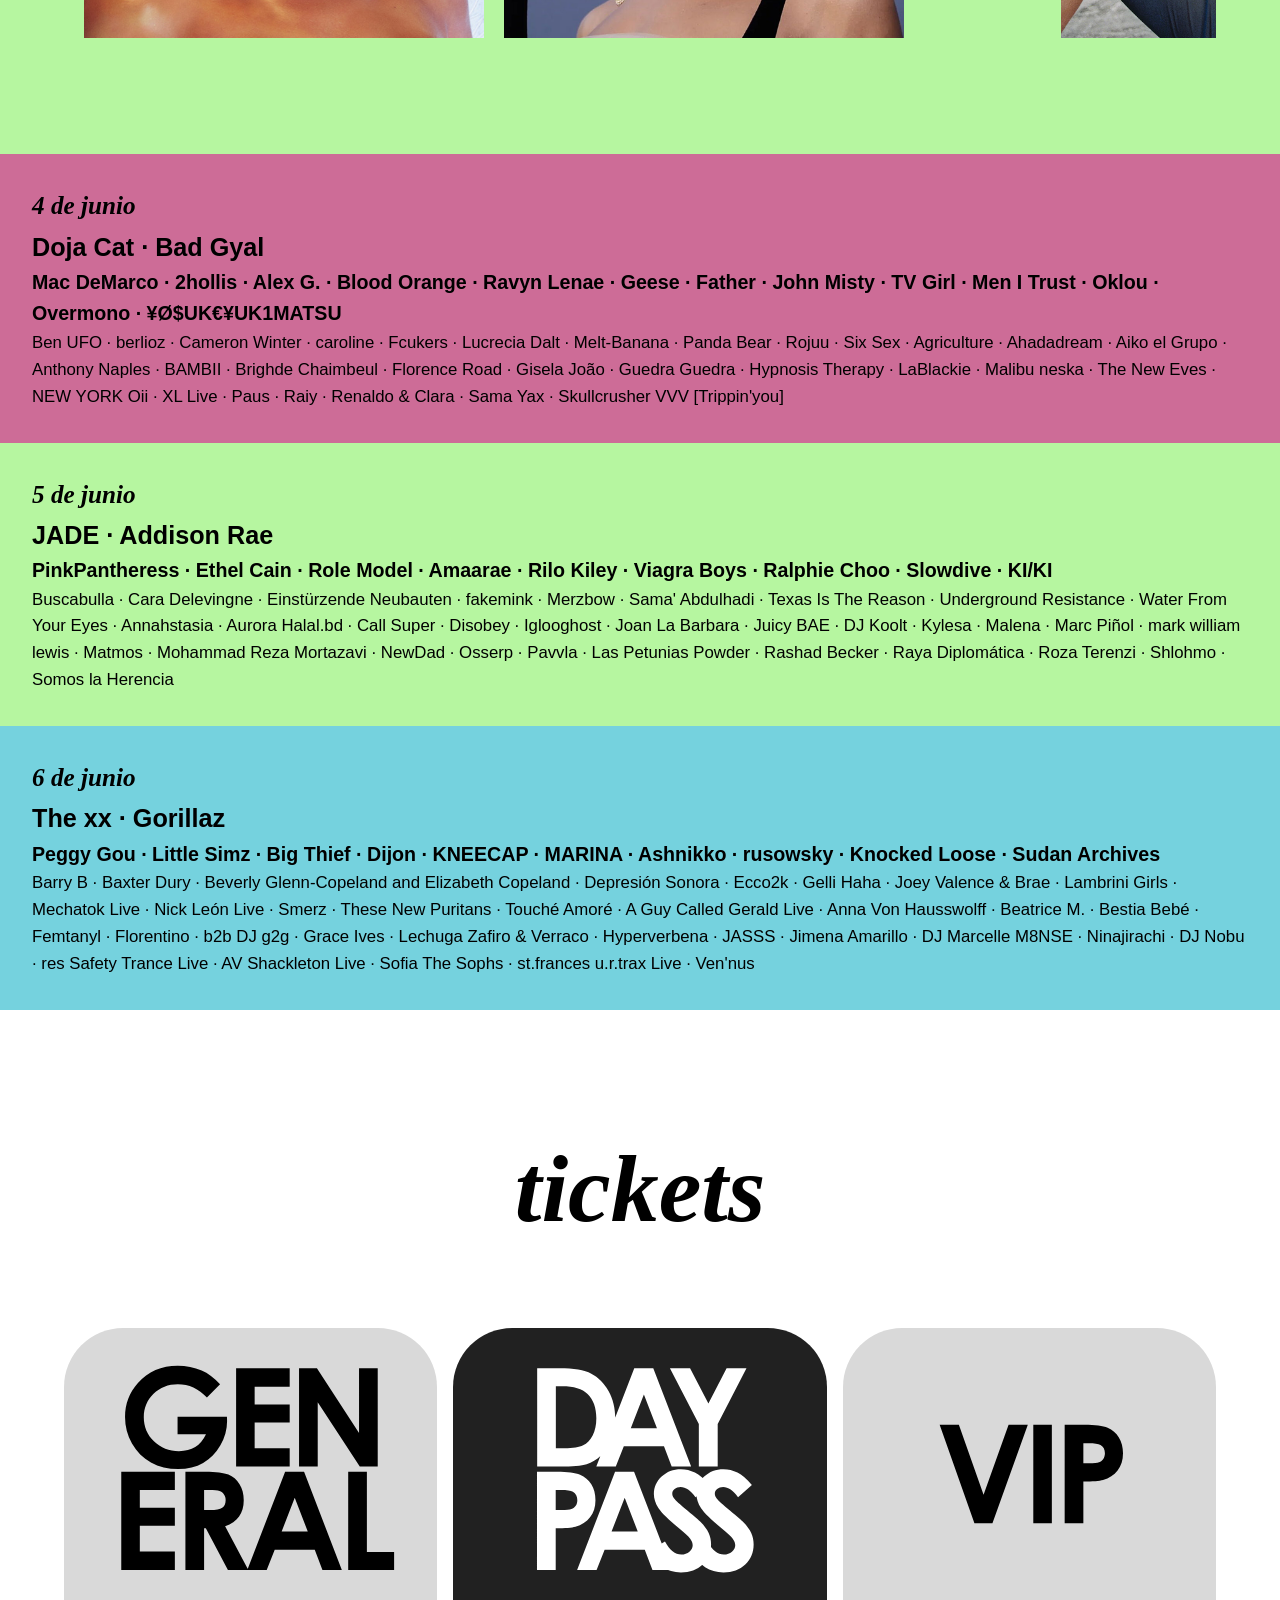
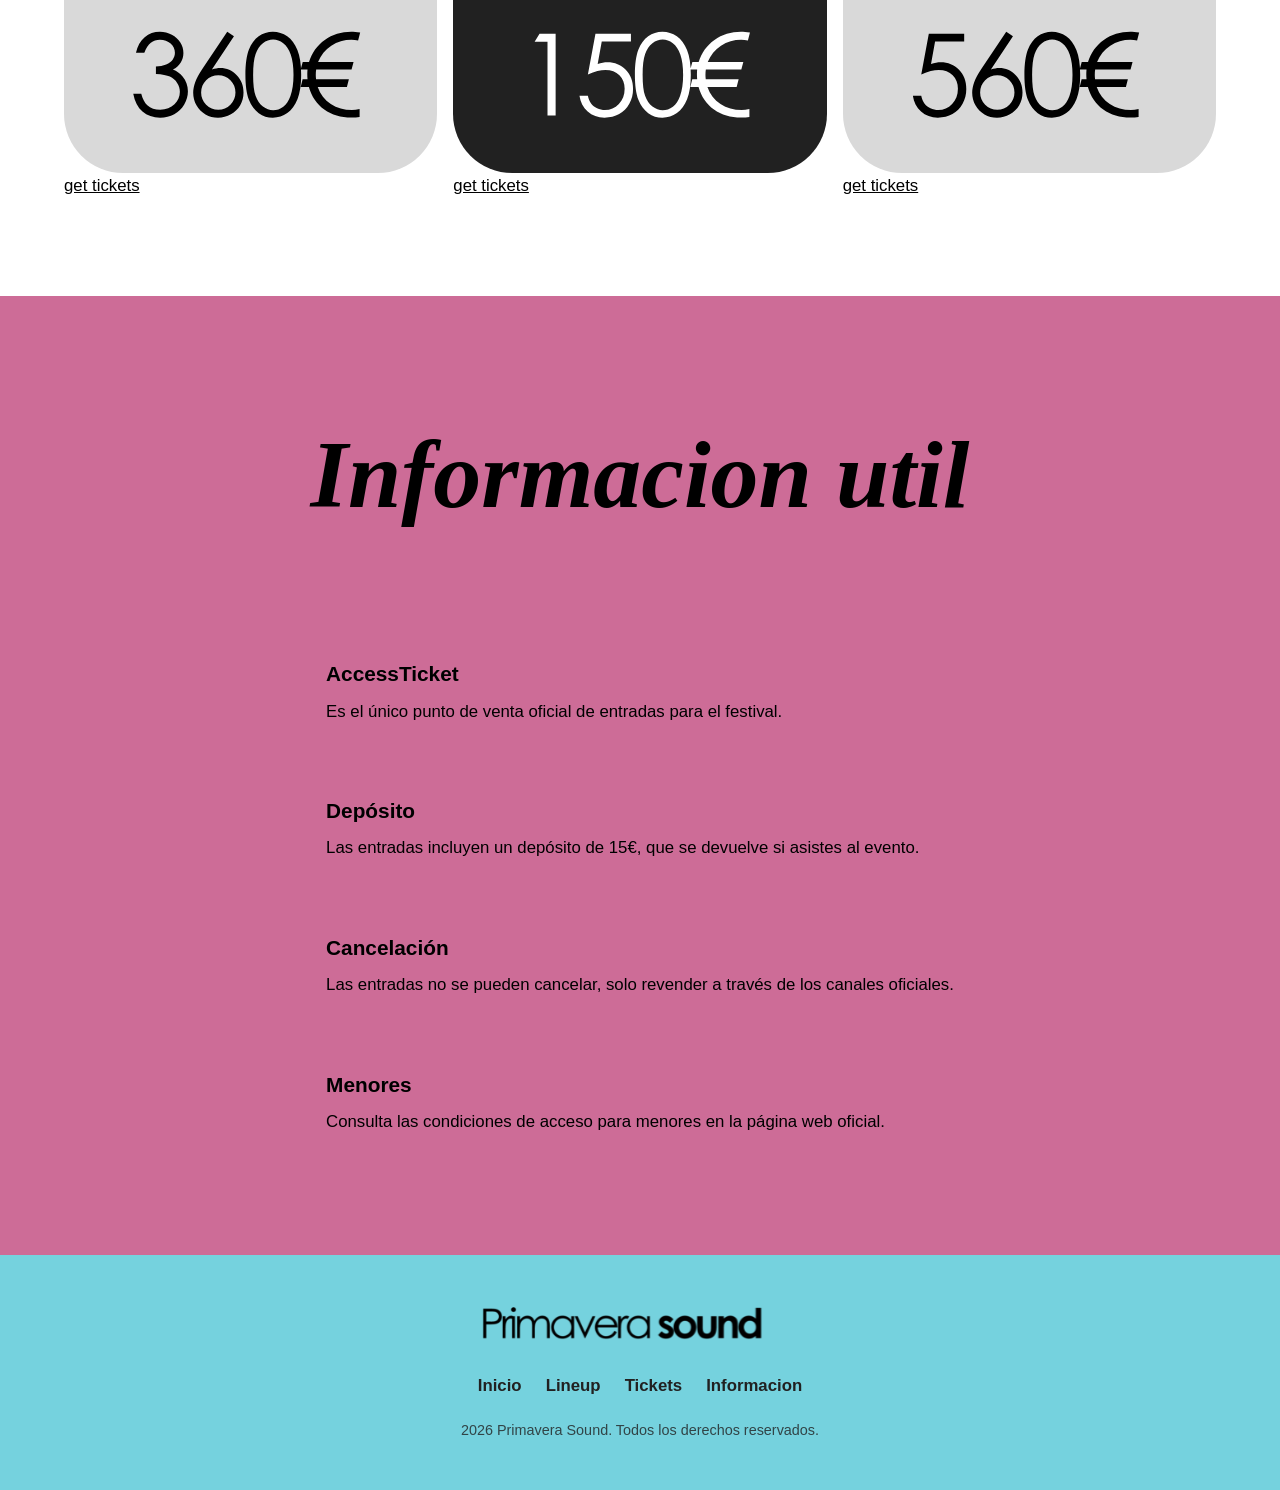
==== commit 56968e82: "commit final" ====
--- a/index.html
+++ b/index.html
@@ -4,7 +4,8 @@
     <meta charset="UTF-8">
     <meta name="viewport" content="width=device-width, initial-scale=1.0">
     <title>Primavera Sound 2026</title>
-
+     <!--favicon -->
+    <link rel="icon" type="image/svg+xml" href="/media/favicon/favicon.svg">
     <!-- Tipografías (Google Fonts) -->
     <link rel="preconnect" href="https://fonts.googleapis.com">
     <link rel="preconnect" href="https://fonts.gstatic.com" crossorigin>
@@ -23,7 +24,7 @@
     <!-- ============ NAVEGACIÓN ============ -->
     <nav class="nav">
         <div class="nav__inner">
-            <a href="#inicio" class="logo"><img src="media/1x/logo.svg" alt="logo ps"></a>
+            <a href="#inicio" class="logo"><img src="media/logo/logo.svg" alt="logo ps"></a>
 
             <ul class="nav__links" id="menu">
                 <li><a href="#inicio"></a></li>
@@ -50,9 +51,9 @@
                 <div class="hero__buttons">
 
             <div class="hero__media">
-                    <img src="media/1x/ps logo.svg" alt="logo ps">
-                </div>
-                <h2>festival relaizado en el parck</h2>
+                    <img src="media/logo/ps logo.svg" alt="logo ps">
+                </div>
+                <h4>festival relaizado en el parc de Forum</h4>
             </div>
         </div>
     </header>
@@ -119,7 +120,7 @@
                     <div class="cards__item" data-aos="fade-up" data-aos-delay="0">
                         <article class="card card--yellow">
                             <div class="card__img">
-                                <img src="media/1x/general.svg">
+                                <img src="media/entradas/general.svg">
                             </div>
                             <div class="card__body">
                                 <a href="entradas.html" class="btn-tickets"> get tickets</a>
@@ -130,7 +131,7 @@
                     <div class="cards__item" data-aos="fade-up" data-aos-delay="100">
                         <article class="card card--pink">
                             <div class="card__img">
-                                <img src="media/1x/daypass.svg">
+                                <img src="media/entradas/daypass.svg">
                             </div>
                             <div class="card__body">
                                 <a href="entradas.html" class="btn-tickets"> get tickets</a>
@@ -141,7 +142,7 @@
                     <div class="cards__item" data-aos="fade-up" data-aos-delay="200">
                         <article class="card card--blue">
                             <div class="card__img">
-                                <img src="media/1x/vip.svg" alt="Gato esponjoso" loading="lazy">
+                                <img src="media/entradas/vip.svg" alt="Gato esponjoso" loading="lazy">
                             </div>
                             <div class="card__body">
                                 <a href="entradas.html" class="btn-tickets"> get tickets</a>
@@ -192,7 +193,7 @@
     <!-- ============ FOOTER ============ -->
     <footer class="footer">
         <div class="container footer__inner">
-            <a href="#inicio" class="logo logo--footer"><img src="media/1x/logo.svg" alt="logo ps"></a>
+            <a href="#inicio" class="logo logo--footer"><img src="media/logo/logo.svg" alt="logo ps"></a>
             <ul class="footer__links">
                 <li><a href="#inicio">Inicio</a></li>
                 <li><a href="#datos">Lineup</a></li>
--- a/css/styles.css
+++ b/css/styles.css
@@ -1,17 +1,10 @@
-/* =========================================================
-   COOL CATS · Estilo neo-brutalista
-   CSS puro: variables, flexbox, grid, media queries y
-   animaciones CSS3. Modo claro/oscuro con [data-theme].
-   ========================================================= */
-
 /* ---------- 1. VARIABLES ---------- */
 :root {
-    /* Colores de acento (iguales en los dos modos) */
+   
     --pink: #CD6C97;
     --blue: #75D2DE;
     --green: #B6F6A0;
-    --on-accent: #212121;          /* texto sobre colores de acento */
-
+    --on-accent: #212121;         
     --basquerville: "Baskervville", serif;
     --century-gothic: "Century Gothic", sans-serif;
     --nav-h: 72px;
@@ -30,7 +23,7 @@
 
 html {
     scroll-behavior: smooth;
-    scroll-padding-top: calc(var(--nav-h) + 16px);   /* los anclas no quedan tapadas por el menú fijo */
+    scroll-padding-top: calc(var(--nav-h) + 16px);   
 }
 
 body {
@@ -43,7 +36,6 @@
     transition: background-color 0.3s ease, color 0.3s ease;
 }
 
-/* Clase que añade el JS con el menú móvil abierto: evita el scroll de fondo */
 body.menu-open {
     overflow: hidden;
 }
@@ -202,8 +194,6 @@
     background: var(--on-accent);
     transition: transform 0.3s ease, opacity 0.2s ease;
 }
-
-/* Las tres barras se convierten en una X cuando el menú está abierto */
 .menu-toggle[aria-expanded="true"] span:nth-child(1) {
     transform: translateY(8px) rotate(45deg);
 }
@@ -217,6 +207,12 @@
 }
 
 /* ---------- 5. HERO ---------- */
+h4{
+    font-size: 2rem;
+    display: flex;
+    justify-content: center;
+    font-weight: 100;
+}
 .hero {
     min-height: 100vh;
     padding: calc(var(--nav-h) + 3rem) 0 4rem;
@@ -291,60 +287,7 @@
     animation: spin 14s linear infinite;
 }
 
-/* ---------- 6. CINTA (MARQUEE) ---------- */
-/* Técnica de Ryan Mulligan: https://ryanmulligan.dev/blog/css-marquee/
-   - Cada lista mide como mínimo el 100% del ancho (min-width: 100%),
-     así nunca queda un hueco aunque la pantalla sea muy ancha.
-   - Las dos listas se mueven su propio ancho + el gap; en ese punto
-     la segunda está justo donde empezó la primera y el bucle no se nota. */
-.marquee {
-    --gap: 2rem;
-    display: flex;
-    gap: var(--gap);
-    overflow: hidden;
-    user-select: none;
-    padding: 0.9rem 0;
-    background: var(--ink);
-    color: var(--bg);
-    border-top: var(--border);
-    border-bottom: var(--border);
-}
-
-.marquee__content {
-    flex-shrink: 0;
-    display: flex;
-    justify-content: space-around;
-    gap: var(--gap);
-    min-width: 100%;
-    animation: marquee 20s linear infinite;
-}
-
-.marquee__content li {
-    font-family: var(--font-display);
-    font-size: 1.4rem;
-    text-transform: uppercase;
-    white-space: nowrap;
-}
-
-/* Separador decorativo: es un <li> más, así queda centrado entre palabras */
-.marquee__sep {
-    color: var(--yellow);
-}
-
-/* En modo oscuro la cinta es clara: el separador pasa a rosa para que se vea */
-[data-theme="dark"] .marquee__sep {
-    color: var(--pink);
-}
-
-/* Pausa al pasar el ratón */
-.marquee:hover .marquee__content {
-    animation-play-state: paused;
-}
-
 /* ---------- 7. SECCIONES ---------- */
-
-/* Evita scroll horizontal mientras AOS tiene elementos desplazados
-   (por ejemplo fade-left empieza fuera de la pantalla) */
 main {
     overflow-x: hidden;
     overflow-x: clip;
@@ -361,13 +304,13 @@
 }
 
 .section__title {
-    display: table;             /* se ajusta al texto y permite centrar con margin auto */
+    display: table;           
     margin: 0 auto 3.5rem;
     padding: 0.4rem 1.2rem;
-    font-size: clamp(1.8rem, 4vw, 2.8rem);
+    font-size: clamp(6rem, 4vw, 2.8rem);
     font-family: var(--basquerville) ;
     font-weight: bold;
-    
+    font-style: italic;
 }
 
 .section__title--left {
@@ -382,8 +325,7 @@
     gap: 1rem;
 }
 
-/* El wrapper lleva el data-aos; así la animación de AOS
-   no pisa el transform del :hover de la tarjeta */
+
 .cards__item {
     flex: 1 0 280px;
     display: flex;
@@ -662,7 +604,8 @@
 
 @keyframes marquee {
     from { transform: translateX(0); }
-    to { transform: translateX(calc(-100% - var(--gap))); }   /* su ancho + el hueco entre las dos listas */
+    to { transform: translateX(calc(-100% - var(--gap))); 
+    } 
 }
 
 /* ---------- 13. RESPONSIVE (MEDIA QUERIES) ---------- */
@@ -701,23 +644,17 @@
 
     }
 
-    /* Nav que se esconde al bajar (clase que pone el JS).
-       Se sube su altura + 8px para que tampoco se vea la sombra. */
     .nav--hidden {
         transform: translateY(calc(-100% - 8px));
     }
 
-    /* Capas en móvil (de abajo a arriba):
-       1. el menú a pantalla completa
-       2. una "barra" opaca (::before) para que el menú salga por debajo del nav
-       3. el logo y los botones */
     .nav::before {
         content: "";
         position: absolute;
         top: 0;
         left: 0;
         right: 0;
-        bottom: -3px;                 /* cubre también el borde inferior del nav */
+        bottom: -3px;            
         z-index: 2;
         background: var(--pink);
         border-bottom: var(--border);
@@ -738,7 +675,7 @@
         z-index: 1;
         width: 100%;
         height: 100vh;
-        height: 100dvh;               /* alto real en móviles con barra del navegador */
+        height: 100dvh;             
         flex-direction: column;
         justify-content: center;
         align-items: center;
@@ -747,21 +684,18 @@
         background-color: var(--pink);
         background-image: radial-gradient(var(--dot) 1.5px, transparent 1.5px);
         background-size: 22px 22px;
-        border-bottom: 6px solid var(--ink);   /* borde grueso visible mientras se desliza */
+        border-bottom: 6px solid var(--ink);   
         transform: translateY(-100%);
-        visibility: hidden;           /* cerrado: los enlaces no reciben foco */
-        /* Al cerrar: primero se desliza y, al terminar (0.45s), se oculta */
+        visibility: hidden;         
         transition: transform 0.45s cubic-bezier(0.7, 0, 0.3, 1), visibility 0s linear 0.45s;
     }
 
-    /* Abierto: baja hasta su sitio. La visibilidad cambia sin retardo */
     .nav__links.is-open {
         transform: translateY(0);
         visibility: visible;
         transition: transform 0.45s cubic-bezier(0.7, 0, 0.3, 1), visibility 0s linear 0s;
     }
 
-    /* Los enlaces aparecen uno detrás de otro */
     .nav__links li {
         opacity: 0;
         transform: translateY(-16px);
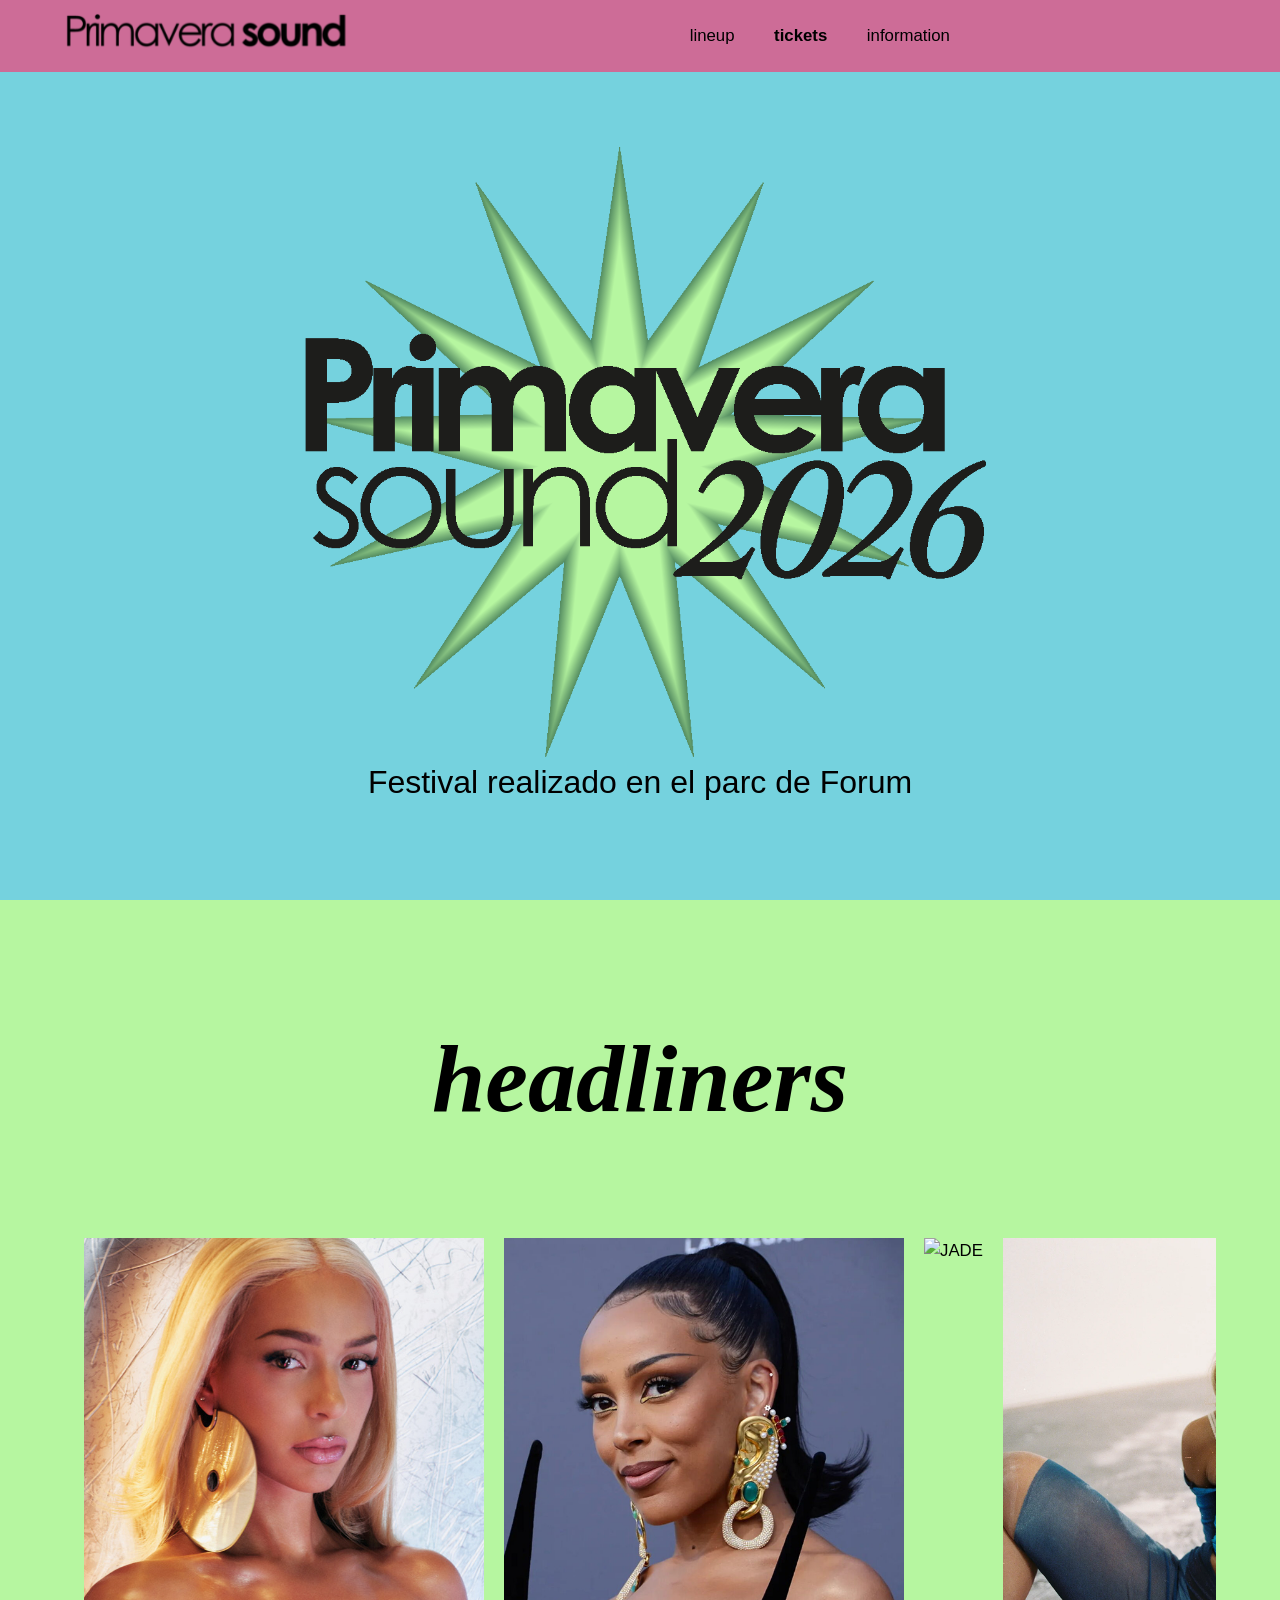
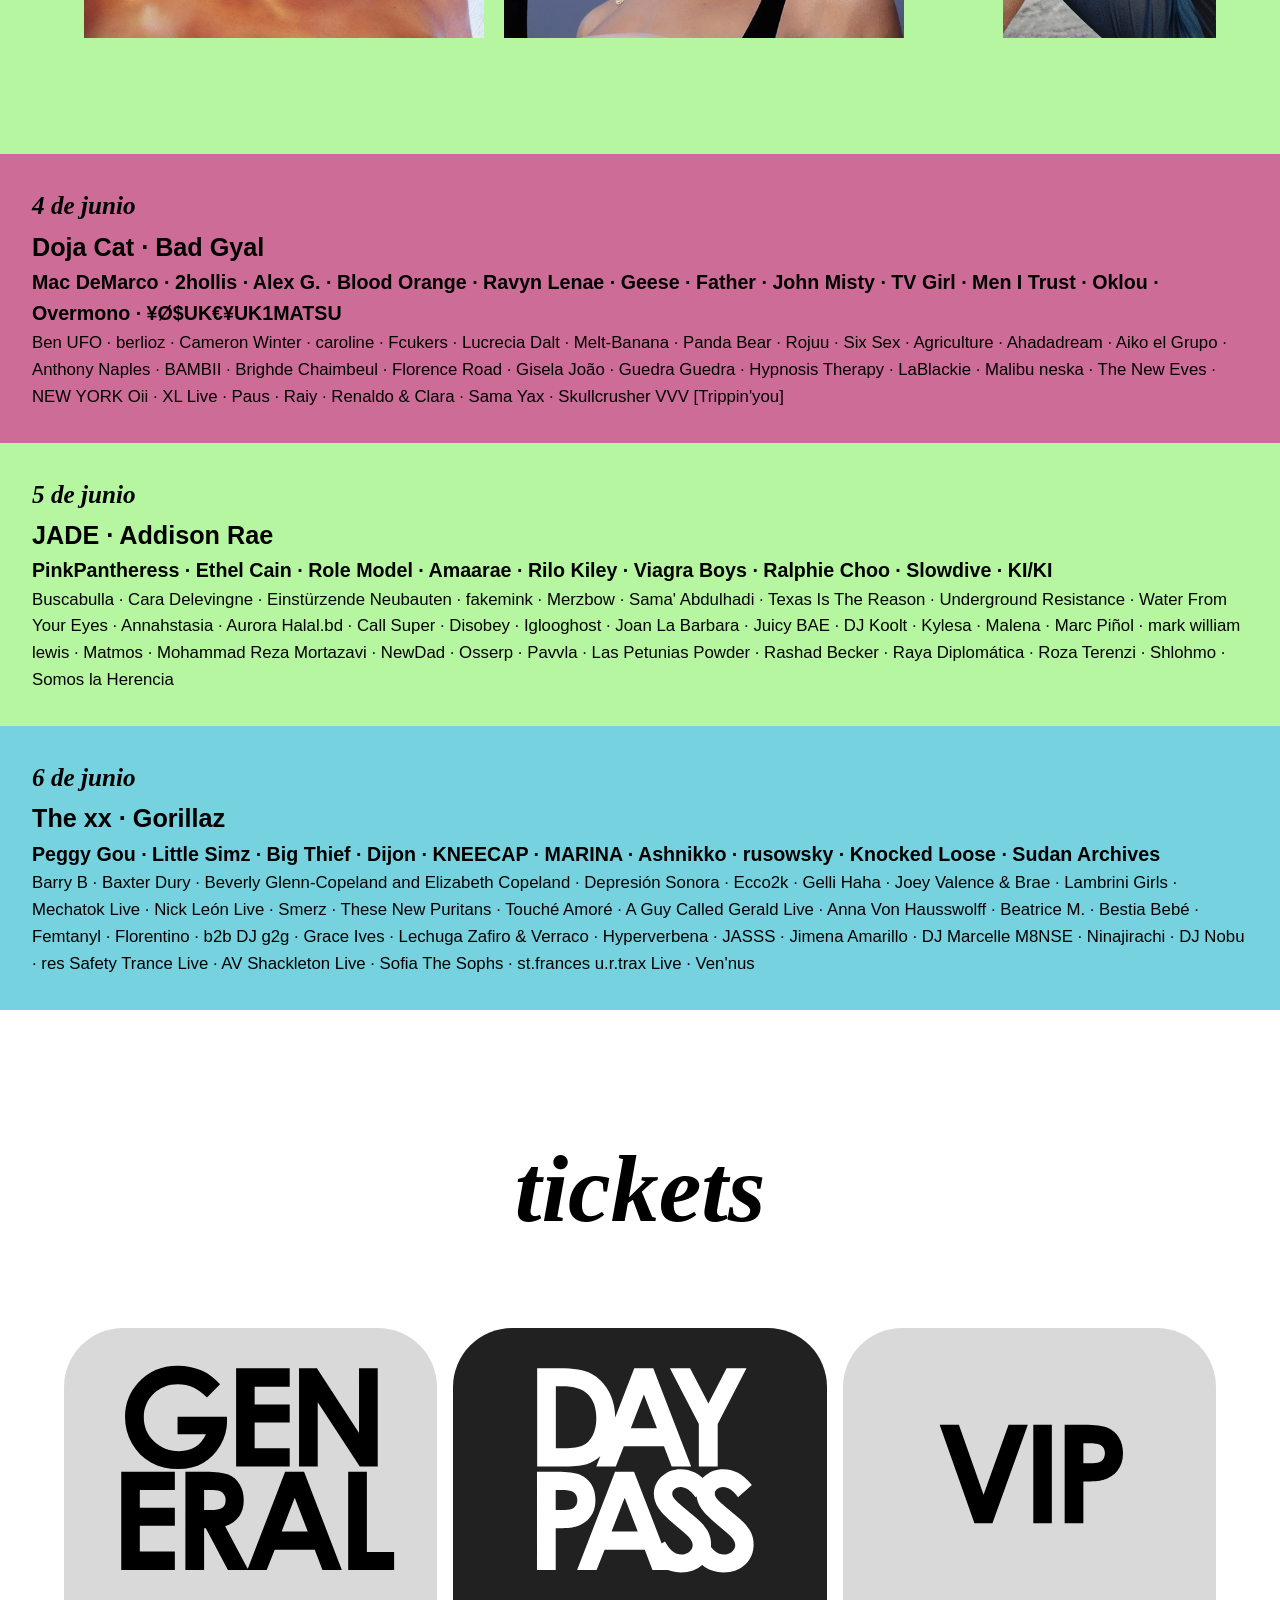
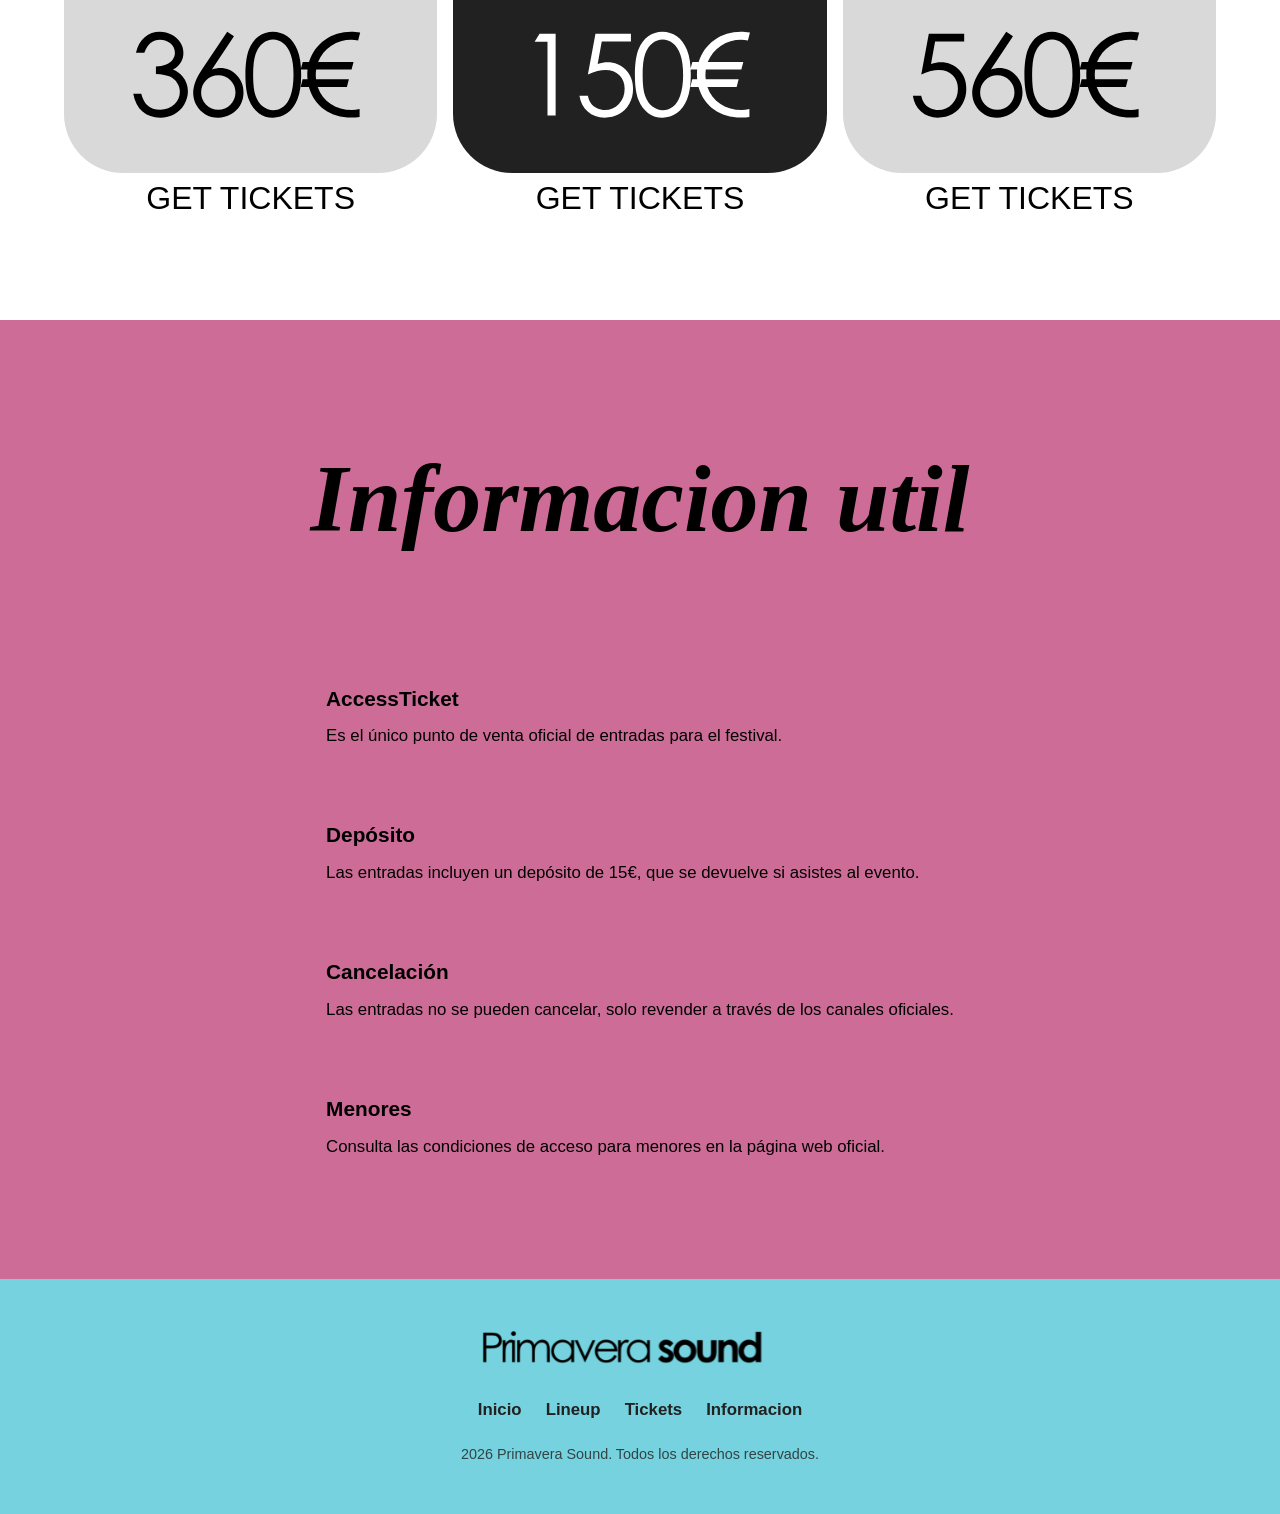
==== commit 30589d7c: "correcion y limpieza mejora botones" ====
--- a/index.html
+++ b/index.html
@@ -48,13 +48,11 @@
     <header class="hero" id="inicio">
         <div class="container hero__inner">
             <div class="hero__text">
-                <div class="hero__buttons">
-
-            <div class="hero__media">
+                  <div class="hero__media">
                     <img src="media/logo/ps logo.svg" alt="logo ps">
                 </div>
-                <h4>festival relaizado en el parc de Forum</h4>
-            </div>
+                <h4>Festival realizado en el parc de Forum</h4>
+
         </div>
     </header>
     <main>
@@ -68,19 +66,19 @@
                         <div class="gallery__img"><img src="media/headliners/badgyal.png"></div>
                     </figure>
                     <figure class="gallery__item" data-aos="zoom-in" data-aos-delay="100">
-                        <div class="gallery__img"><img src="media/headliners/dojacat.png" alt="Gato jugando" loading="lazy"></div>
+                        <div class="gallery__img"><img src="media/headliners/dojacat.png" alt="Doja Cat"></div>
                     </figure>
                     <figure class="gallery__item" data-aos="zoom-in" data-aos-delay="100">
-                        <div class="gallery__img"><img src="media/headliners/jade.png" alt="Gato jugando" loading="lazy"></div>
+                        <div class="gallery__img"><img src="media/headliners/jade.png" alt="JADE"></div>
                     </figure>
                     <figure class="gallery__item" data-aos="zoom-in" data-aos-delay="100">
-                        <div class="gallery__img"><img src="media/headliners/addison rae.png" alt="Gato jugando" loading="lazy"></div>
+                        <div class="gallery__img"><img src="media/headliners/addison rae.png" alt="Addison Rae"></div>
                     </figure>                    
                     <figure class="gallery__item" data-aos="zoom-in" data-aos-delay="100">
-                        <div class="gallery__img"><img src="media/headliners/gorillaz.png" alt="Gato jugando" loading="lazy"></div>
+                        <div class="gallery__img"><img src="media/headliners/gorillaz.png" alt="Gorillaz"></div>
                     </figure> 
                     <figure class="gallery__item" data-aos="zoom-in" data-aos-delay="100">
-                        <div class="gallery__img"><img src="media/headliners/the xx.png" alt="Gato jugando" loading="lazy"></div>
+                        <div class="gallery__img"><img src="media/headliners/the xx.png" alt="The XX"></div>
                     </figure>        
                 </div>
             </div>
@@ -123,7 +121,7 @@
                                 <img src="media/entradas/general.svg">
                             </div>
                             <div class="card__body">
-                                <a href="entradas.html" class="btn-tickets"> get tickets</a>
+                                <a href="entradas.html" class="btn-tickets"> GET TICKETS</a>
                             </div>
                         </article>
                     </div>
@@ -134,18 +132,17 @@
                                 <img src="media/entradas/daypass.svg">
                             </div>
                             <div class="card__body">
-                                <a href="entradas.html" class="btn-tickets"> get tickets</a>
+                                <a href="entradas.html" class="btn-tickets"> GET TICKETS</a>
                             </div>
                         </article>
                     </div>
-
-                    <div class="cards__item" data-aos="fade-up" data-aos-delay="200">
+                         <div class="cards__item" data-aos="fade-up" data-aos-delay="200">
                         <article class="card card--blue">
                             <div class="card__img">
                                 <img src="media/entradas/vip.svg" alt="Gato esponjoso" loading="lazy">
                             </div>
                             <div class="card__body">
-                                <a href="entradas.html" class="btn-tickets"> get tickets</a>
+                                <a href="entradas.html" class="btn-tickets"> GET TICKETS</a>
                             </div>
                         </article>
                     </div>
@@ -204,7 +201,7 @@
         </div>
     </footer>
 
-    <!-- AOS desde CDN y nuestro JS -->
+    <!-- Animaciones y java -->
     <script src="https://cdn.jsdelivr.net/npm/aos@2.3.4/dist/aos.js"></script>
     <script src="js/main.js"></script>
 </body>
--- a/css/styles.css
+++ b/css/styles.css
@@ -102,7 +102,6 @@
     background-color: var(--pink)
 }
 
-/* Clase que añade JS al hacer scroll */
 .nav.is-scrolled {
     box-shadow: 0 4px 0 var(--ink);
 }
@@ -343,9 +342,14 @@
     overflow: hidden;
 }
 
+.btn-tickets{
+    display: flex;
+    justify-content: center;
+    font-size: 2rem;
+    text-decoration: none;
+}
+
 /* ----------Cartel---------- */
-.fechas{}
-
 .dia1{
     background-color: var(--pink);
     padding: 2rem;
@@ -608,7 +612,7 @@
     } 
 }
 
-/* ---------- 13. RESPONSIVE (MEDIA QUERIES) ---------- */
+/* ---------- 13. RESPONSIVE ---------- */
 
 /* Tablet */
 @media (max-width: 900px) {
@@ -616,16 +620,6 @@
         flex-direction: column;
         text-align: center;
     }
-
-    .hero__subtitle {
-        margin-left: auto;
-        margin-right: auto;
-    }
-
-    .hero__buttons {
-        justify-content: center;
-    }
-
     .hero__media {
         width: 100%;
         max-width: 380px;
@@ -667,7 +661,6 @@
         z-index: 3;
     }
 
-    /* Menú a pantalla completa: por defecto está fuera, por encima de la pantalla */
     .nav__links {
         position: fixed;
         top: 0;
@@ -746,6 +739,10 @@
         width: 100%;
         text-align: center;
     }
-}
-
-
+    .section__title {
+    font-size: clamp(3rem, 4vw, 6rem);
+}
+
+}
+
+
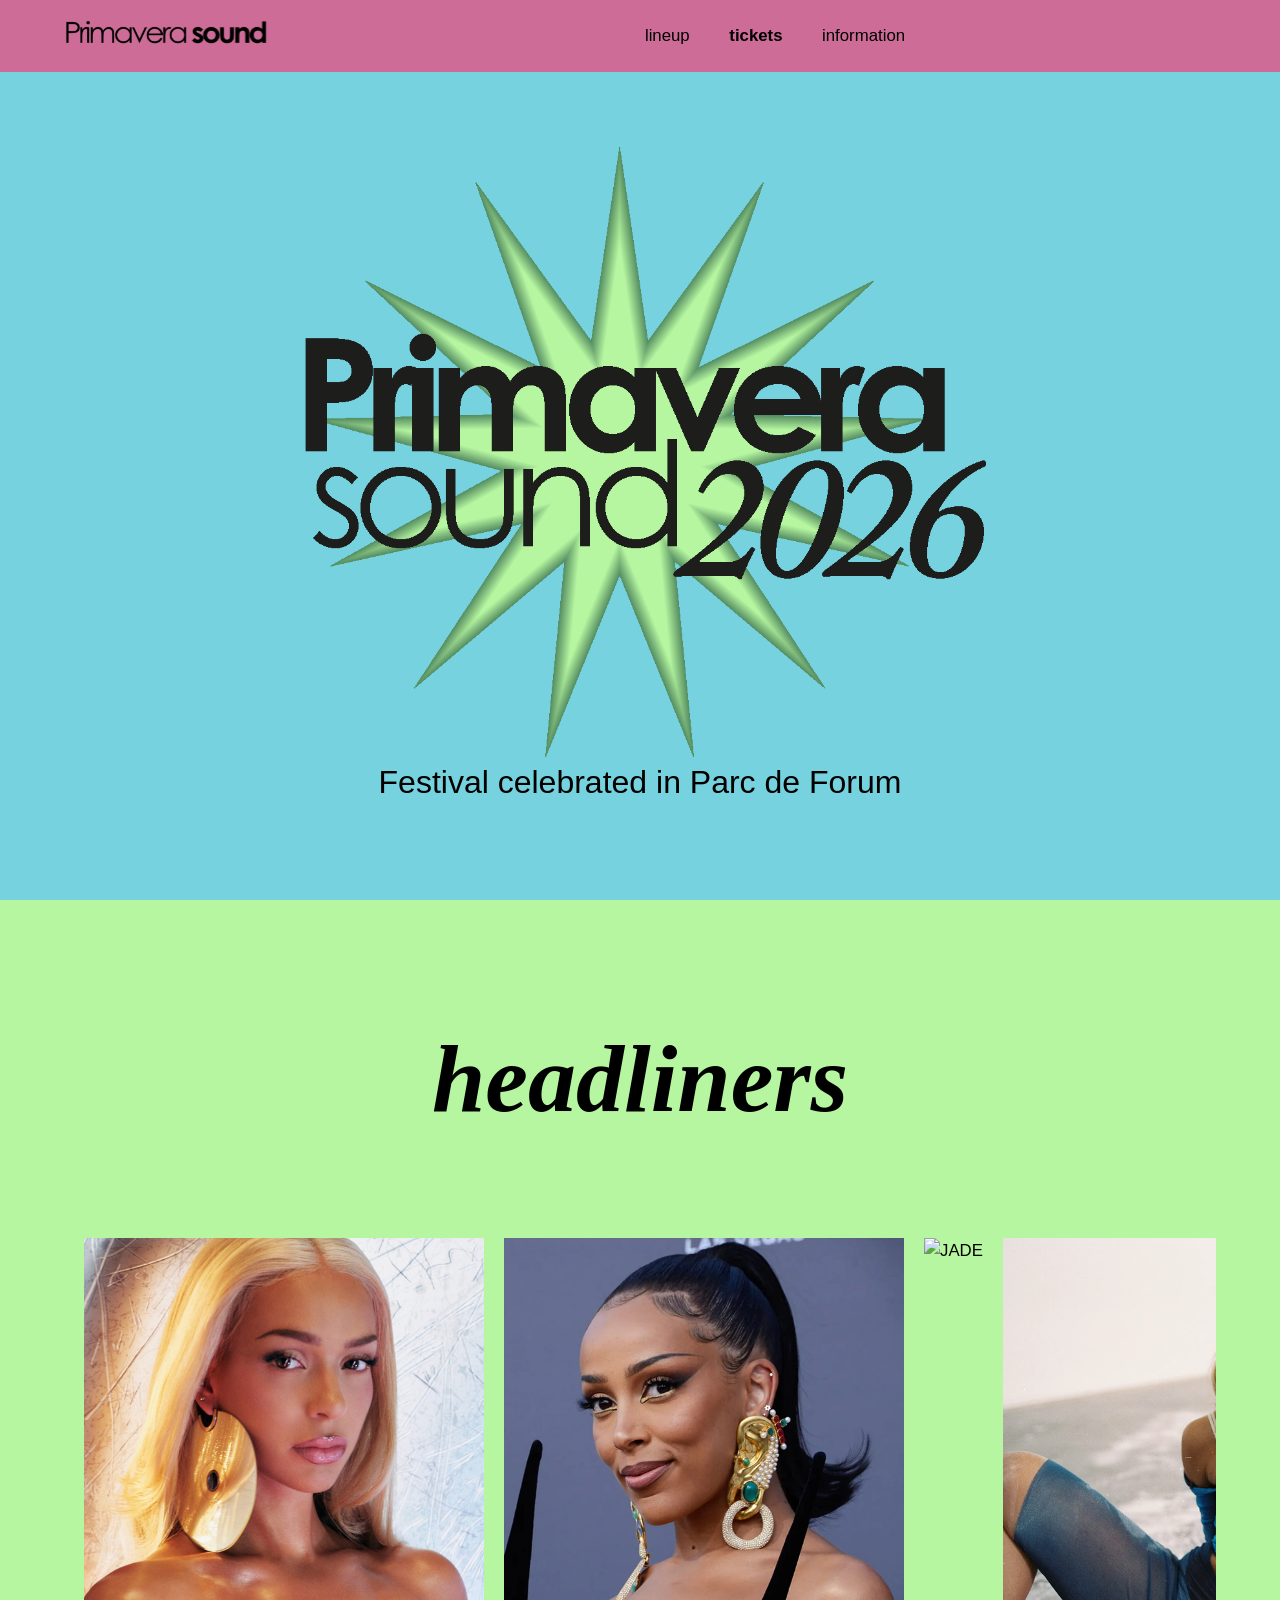
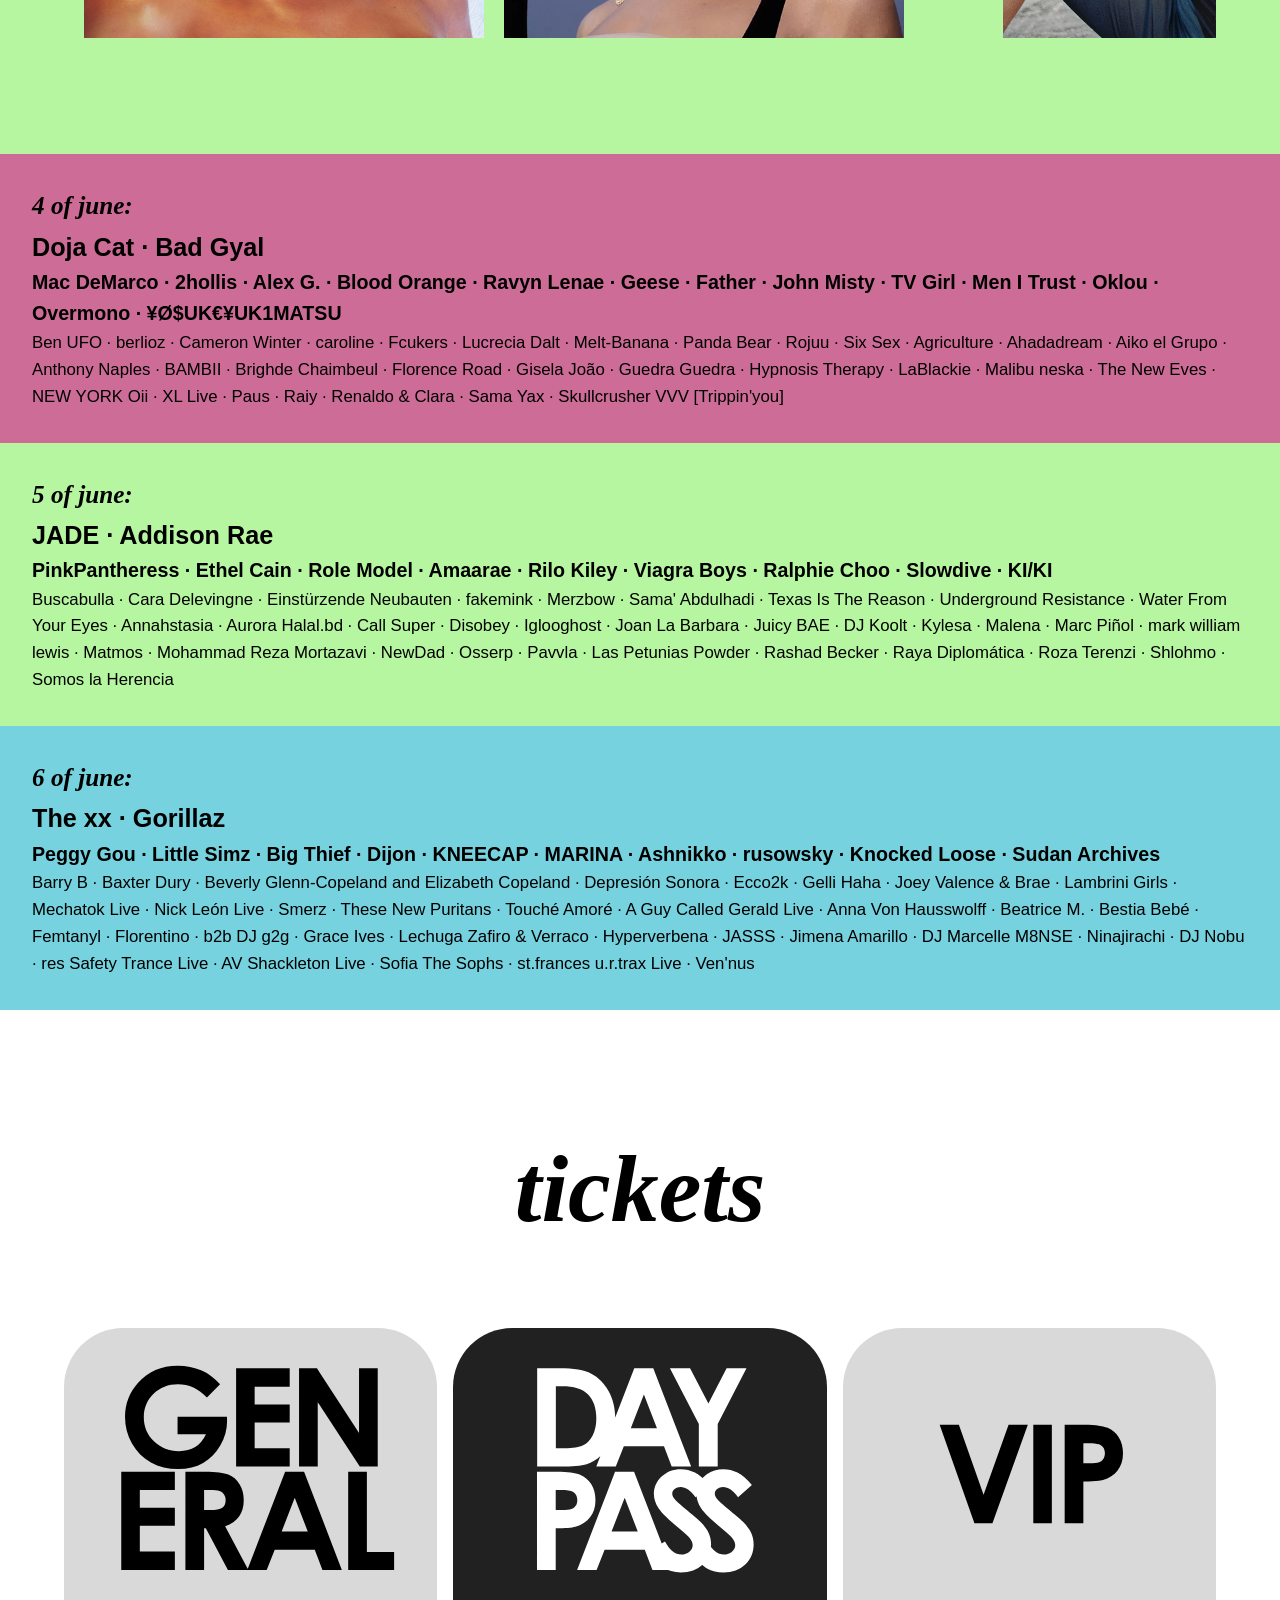
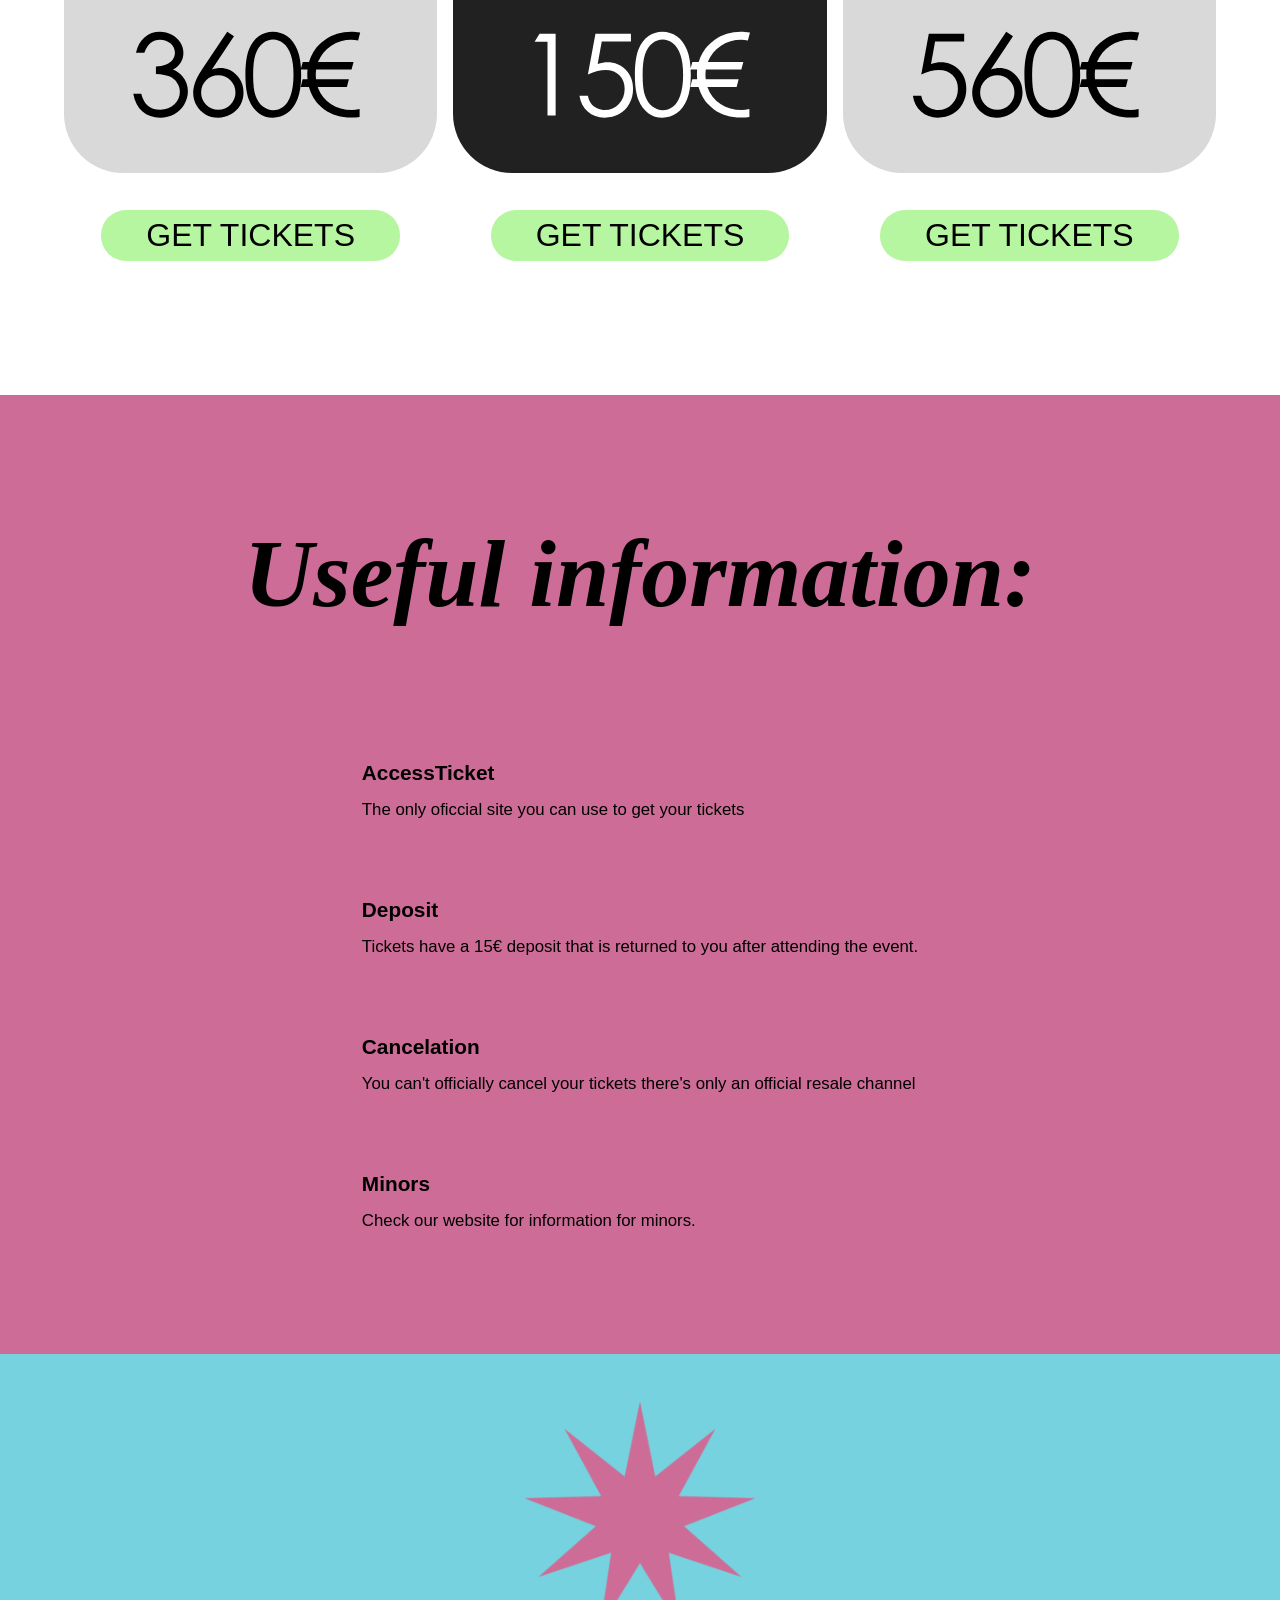
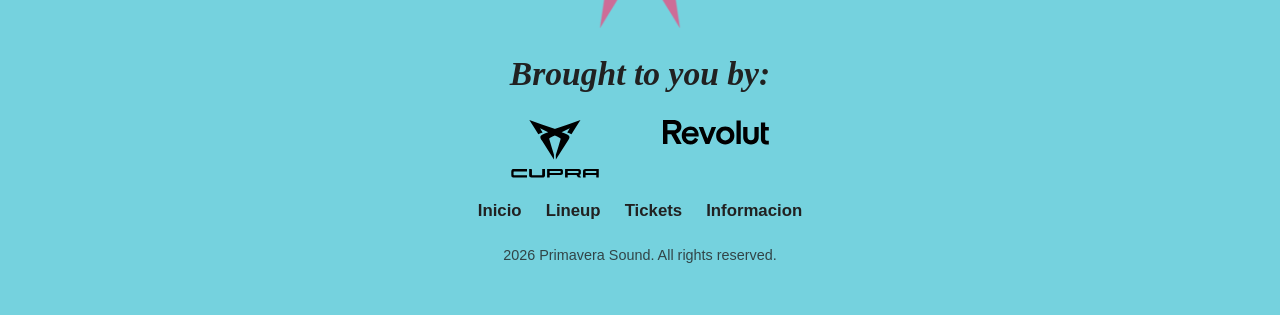
==== commit 4e887bfc: "TRADUCCION EN INGLES Y MEJORA ENTRADAS FINAL DE VERDAD" ====
--- a/index.html
+++ b/index.html
@@ -51,7 +51,7 @@
                   <div class="hero__media">
                     <img src="media/logo/ps logo.svg" alt="logo ps">
                 </div>
-                <h4>Festival realizado en el parc de Forum</h4>
+                <h4>Festival celebrated in Parc de Forum</h4>
 
         </div>
     </header>
@@ -87,7 +87,7 @@
         <!-- ============= cartel ==============-->
          <section class="fechas">
             <div class="dia1">
-                <h1>4 de junio</h1>
+                <h1>4 of june:</h1>
                 <h2>Doja Cat · Bad Gyal</h2>
                 <h3>Mac DeMarco · 2hollis · Alex G. · Blood Orange · Ravyn Lenae · Geese · Father · John Misty · TV Girl · Men I Trust · Oklou · Overmono · ¥Ø$UK€¥UK1MATSU</h3>
                 <p>Ben UFO · berlioz · Cameron Winter · caroline · Fcukers · Lucrecia Dalt · Melt-Banana · Panda Bear · Rojuu · Six Sex · Agriculture · Ahadadream · Aiko el Grupo · Anthony Naples · BAMBII · Brighde Chaimbeul · Florence Road · Gisela João · Guedra Guedra · Hypnosis Therapy · LaBlackie · Malibu neska · The New Eves · NEW YORK Oii · XL Live · Paus · Raiy · Renaldo & Clara · Sama Yax · Skullcrusher VVV [Trippin'you]</p>
@@ -95,17 +95,17 @@
 
             <div class="dia2">
             <div class=""></div>
-            <h1>5 de junio</h1>
-            <h2>JADE · Addison Rae</h2>
-            <h3>PinkPantheress · Ethel Cain · Role Model · Amaarae · Rilo Kiley · Viagra Boys · Ralphie Choo · Slowdive · KI/KI</h3>
-            <p>Buscabulla · Cara Delevingne · Einstürzende Neubauten · fakemink · Merzbow · Sama' Abdulhadi · Texas Is The Reason · Underground Resistance · Water From Your Eyes · Annahstasia · Aurora Halal.bd · Call Super · Disobey · Iglooghost · Joan La Barbara · Juicy BAE · DJ Koolt · Kylesa · Malena · Marc Piñol · mark william lewis · Matmos · Mohammad Reza Mortazavi · NewDad · Osserp · Pavvla · Las Petunias Powder · Rashad Becker · Raya Diplomática · Roza Terenzi · Shlohmo · Somos la Herencia</p>
+                <h1>5 of june:</h1>
+                <h2>JADE · Addison Rae</h2>
+                <h3>PinkPantheress · Ethel Cain · Role Model · Amaarae · Rilo Kiley · Viagra Boys · Ralphie Choo · Slowdive · KI/KI</h3>
+                <p>Buscabulla · Cara Delevingne · Einstürzende Neubauten · fakemink · Merzbow · Sama' Abdulhadi · Texas Is The Reason · Underground Resistance · Water From Your Eyes · Annahstasia · Aurora Halal.bd · Call Super · Disobey · Iglooghost · Joan La Barbara · Juicy BAE · DJ Koolt · Kylesa · Malena · Marc Piñol · mark william lewis · Matmos · Mohammad Reza Mortazavi · NewDad · Osserp · Pavvla · Las Petunias Powder · Rashad Becker · Raya Diplomática · Roza Terenzi · Shlohmo · Somos la Herencia</p>
             </div>
 
             <div class="dia3">
-            <h1>6 de junio</h1>
-            <h2>The xx · Gorillaz</h2>
-            <h3>Peggy Gou · Little Simz · Big Thief · Dijon · KNEECAP · MARINA · Ashnikko · rusowsky · Knocked Loose · Sudan Archives</h3>
-            <p>Barry B · Baxter Dury · Beverly Glenn-Copeland and Elizabeth Copeland · Depresión Sonora · Ecco2k · Gelli Haha · Joey Valence & Brae · Lambrini Girls · Mechatok Live · Nick León Live · Smerz · These New Puritans · Touché Amoré · A Guy Called Gerald Live · Anna Von Hausswolff · Beatrice M. · Bestia Bebé · Femtanyl · Florentino · b2b DJ g2g · Grace Ives · Lechuga Zafiro & Verraco · Hyperverbena · JASSS · Jimena Amarillo · DJ Marcelle M8NSE · Ninajirachi · DJ Nobu · res Safety Trance Live · AV Shackleton Live · Sofia The Sophs · st.frances u.r.trax Live · Ven'nus</p>
+                <h1>6 of june:</h1>
+                <h2>The xx · Gorillaz</h2>
+                <h3>Peggy Gou · Little Simz · Big Thief · Dijon · KNEECAP · MARINA · Ashnikko · rusowsky · Knocked Loose · Sudan Archives</h3>
+                <p>Barry B · Baxter Dury · Beverly Glenn-Copeland and Elizabeth Copeland · Depresión Sonora · Ecco2k · Gelli Haha · Joey Valence & Brae · Lambrini Girls · Mechatok Live · Nick León Live · Smerz · These New Puritans · Touché Amoré · A Guy Called Gerald Live · Anna Von Hausswolff · Beatrice M. · Bestia Bebé · Femtanyl · Florentino · b2b DJ g2g · Grace Ives · Lechuga Zafiro & Verraco · Hyperverbena · JASSS · Jimena Amarillo · DJ Marcelle M8NSE · Ninajirachi · DJ Nobu · res Safety Trance Live · AV Shackleton Live · Sofia The Sophs · st.frances u.r.trax Live · Ven'nus</p>
             </div>
          </section>
 
@@ -154,32 +154,32 @@
         <section class="section" id="sobre">
             <div class="container about">
                 <div class="about__intro" data-aos="fade-right">
-                    <h2 class="section__title section__title--left">Informacion util</h2>
+                    <h2 class="section__title section__title--left">Useful information:</h2>
                 </div>
 
                 <ul class="about__list">
                     <li class="about__item" data-aos="fade-left">
                         <h3>AccessTicket</h3>
                         <p>
-                            Es el único punto de venta oficial de entradas para el festival.
+                            The only oficcial site you can use to get your tickets
                        </p>
                     </li>
                     <li class="about__item" data-aos="fade-left">
-                        <h3>Depósito</h3>
-                        <p>
-                        Las entradas incluyen un depósito de 15€, que se devuelve si asistes al evento.
+                        <h3>Deposit</h3>
+                        <p>
+                        Tickets have a 15€ deposit that is returned to you after attending the event.
                         </p>
                     </li>
                     <li class="about__item" data-aos="fade-left" data-aos-delay="100">
-                        <h3>Cancelación</h3>
-                        <p>
-                        Las entradas no se pueden cancelar, solo revender a través de los canales oficiales.
+                        <h3>Cancelation</h3>
+                        <p>
+                        You can't officially cancel your tickets there's only an official resale channel
                         </p>
                     </li>
                     <li class="about__item" data-aos="fade-left" data-aos-delay="200">
-                        <h3>Menores</h3>
-                        <p>
-                          Consulta las condiciones de acceso para menores en la página web oficial.
+                        <h3>Minors</h3>
+                        <p>
+                          Check our website for information for minors.
                         </p>
                     </li>
                 </ul>
@@ -190,14 +190,25 @@
     <!-- ============ FOOTER ============ -->
     <footer class="footer">
         <div class="container footer__inner">
-            <a href="#inicio" class="logo logo--footer"><img src="media/logo/logo.svg" alt="logo ps"></a>
+         <div class="logo">
+            <img src="media/patrocinadores/logo.svg" alt="lgo">
+         </div>
+            <h1>Brought to you by:</h1>
+            <div class="patrocinadores">
+            <div class="cupra">
+                <img src="media/patrocinadores/cupra.svg" alt="cupra">
+            </div>
+            <div class="revolut">
+                <img src="media/patrocinadores/Revolut.svg" alt="revolut">
+            </div>
+            </div>
             <ul class="footer__links">
                 <li><a href="#inicio">Inicio</a></li>
                 <li><a href="#datos">Lineup</a></li>
                 <li><a href="#galeria">Tickets</a></li>
                 <li><a href="#sobre">Informacion</a></li>
             </ul>
-            <p class="footer__copy"> <span id="year">2026</span> Primavera Sound. Todos los derechos reservados.</p>
+            <p class="footer__copy"> <span id="year">2026</span> Primavera Sound. All rights reserved.</p>
         </div>
     </footer>
 
--- a/css/styles.css
+++ b/css/styles.css
@@ -347,6 +347,9 @@
     justify-content: center;
     font-size: 2rem;
     text-decoration: none;
+    background-color: #B6F6A0;
+    margin: 10%;
+    border-radius: 25px;
 }
 
 /* ----------Cartel---------- */
@@ -457,6 +460,18 @@
 }
 
 /* ---------- 11. FOOTER ---------- */
+.logo{
+    width: 20%;
+}
+.patrocinadores{
+    display: flex;
+    justify-content:center;
+    gap: 4rem;
+}
+
+.cupra{
+    width: 15%;
+}
 .footer {
     padding: 3rem 0;
     background: var(--yellow);
@@ -504,6 +519,16 @@
     opacity: 0.8;
 }
 /* ----------COMPRAS---------- */
+input{
+    border-radius: 25px;
+    background-color: #ffc9e1;
+    border-style: none;
+}
+select {
+    border-radius: 25px;
+    background-color: #ffc9e1;
+    border-style: none;
+}
 .formulario{
     background-color: var(--green);
 }
